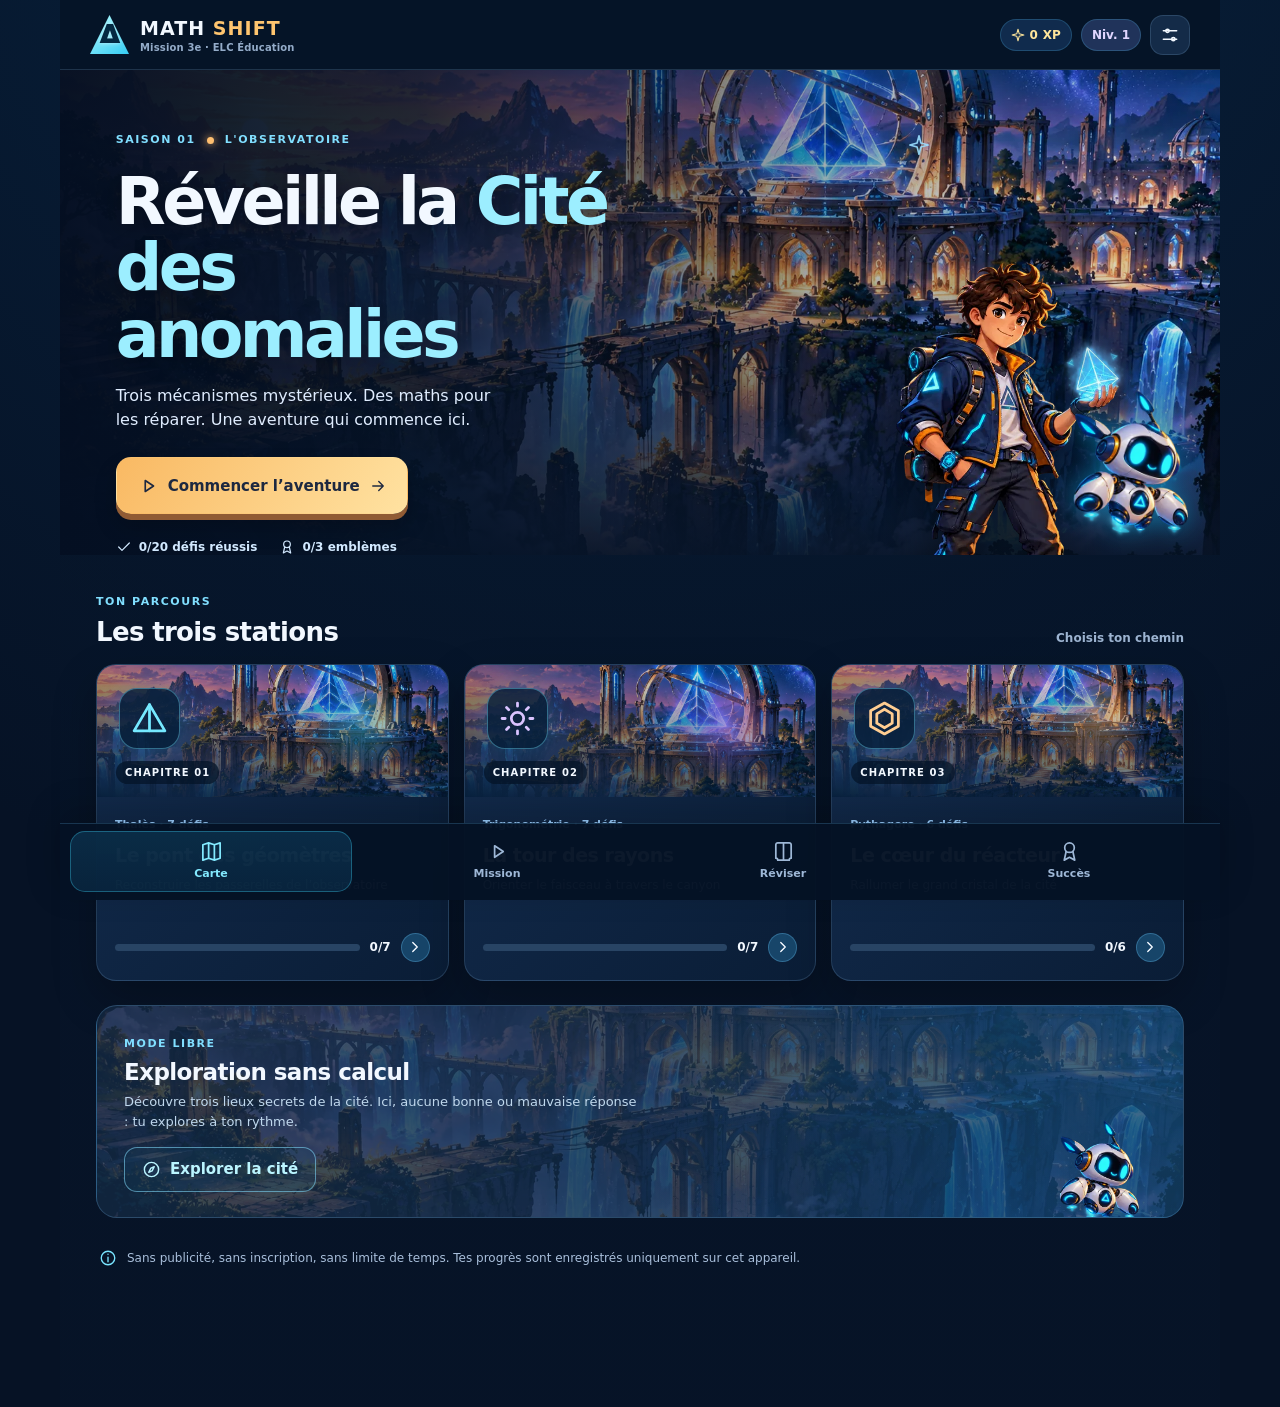
==== math-shift/index.html @ 93ecd68c "feat(education): add MATH SHIFT 3e playable vertical slice v0.1" ====
<!doctype html>
<html lang="fr">
<head>
  <meta charset="utf-8" />
  <meta name="viewport" content="width=device-width, initial-scale=1, viewport-fit=cover" />
  <meta name="theme-color" content="#08152c" />
  <meta name="description" content="MATH SHIFT, un jeu éducatif gratuit de mathématiques niveau 3e. Résous des énigmes de Thalès, trigonométrie et Pythagore dans une aventure futuriste." />
  <meta name="color-scheme" content="dark" />
  <meta name="application-name" content="MATH SHIFT" />
  <link rel="icon" type="image/png" href="assets/icon-192.png" />
  <link rel="apple-touch-icon" href="assets/icon-192.png" />
  <link rel="manifest" href="manifest.webmanifest" />
  <link rel="preload" as="image" href="assets/observatoire.webp" />
  <link rel="preload" as="image" href="assets/nox.webp" />
  <link rel="stylesheet" href="styles.css" />
  <title>MATH SHIFT — Mission Observatoire | ELC Éducation</title>
</head>
<body>
  <div class="app-shell" id="app"><div class="boot">Chargement de MATH SHIFT…</div></div>
  <script src="content.js" defer></script>
  <script src="engine.js" defer></script>
  <script src="app.js" defer></script>
</body>
</html>
---- math-shift/styles.css ----
/* MATH SHIFT · Direction artistique : observatoire, azur électrique et or. Sans réseau. */
:root{--bg:#061225;--navy:#071b35;--card:#0e233f;--card2:#102a4c;--line:rgba(155,208,248,.17);--text:#f2f8ff;--muted:#b4c7df;--cyan:#62eaff;--violet:#bfa6ff;--orange:#ffbf70;--success:#91f5ba;--radius:23px;--max:1160px;--shadow:0 18px 45px rgba(0,0,0,.24)}
*{box-sizing:border-box}html{scroll-behavior:smooth}body{margin:0;min-width:280px;background:radial-gradient(circle at 50% -20%,#153765 0%,#071b33 35%,#061225 70%);color:var(--text);font-family:system-ui,-apple-system,'Segoe UI',Roboto,Arial,sans-serif;line-height:1.5;-webkit-font-smoothing:antialiased;font-size:15px}button,input{font:inherit}button{cursor:pointer;color:inherit}button:disabled{cursor:not-allowed;opacity:.55}button:focus-visible,input:focus-visible,.import-label:focus-within{outline:3px solid #ffc36e;outline-offset:3px}a{color:var(--cyan)}.icon{flex:none;vertical-align:middle}svg{overflow:visible}p{margin:0}h1,h2,h3{line-height:1.18;margin:0;letter-spacing:-.025em}h1{font-weight:850}h2{font-weight:800}h3{font-weight:800}.app-shell{min-height:100vh;max-width:var(--max);margin:0 auto;position:relative;background:linear-gradient(180deg,rgba(7,22,43,.3),rgba(7,20,40,.7));padding-bottom:92px}.boot{padding:3rem;text-align:center}
.topbar{height:70px;background:rgba(6,20,39,.96);border-bottom:1px solid var(--line);display:flex;align-items:center;justify-content:space-between;gap:12px;padding:0 clamp(14px,3vw,30px);position:sticky;top:0;z-index:20}.brand{background:none;border:0;padding:0;display:flex;gap:11px;text-align:left;align-items:center;min-width:0}.brand-mark{height:39px;width:39px;display:grid;place-items:center;clip-path:polygon(50% 0,100% 100%,0 100%);color:#042942;font-size:25px;font-weight:950;background:linear-gradient(145deg,#b5fbff,#36ccf2);text-shadow:0 0 4px rgba(255,255,255,.6)}.brand strong{font-size:19px;letter-spacing:.055em;white-space:nowrap}.brand em{font-style:normal;color:#ffc56f}.brand small{display:block;color:#94acc9;font-size:10px;font-weight:650;letter-spacing:.015em;margin-top:-3px}.top-stats{display:flex;align-items:center;gap:9px}.pill-xp,.level-chip{display:flex;align-items:center;gap:5px;font-size:12px;font-weight:760;background:#102b4d;border:1px solid rgba(91,207,253,.2);border-radius:999px;padding:6px 10px;white-space:nowrap}.pill-xp{color:#ffe69b}.level-chip{background:#20335a;color:#e1d6ff}.icon-button{display:grid;place-items:center;border:1px solid var(--line);background:#142b48;border-radius:13px;width:40px;height:40px}
.bottom-nav{height:77px;position:fixed;bottom:0;left:50%;transform:translateX(-50%);width:min(100%,var(--max));display:flex;justify-content:space-around;gap:4px;padding:7px 10px calc(8px + env(safe-area-inset-bottom,0px));background:rgba(5,18,37,.97);border-top:1px solid rgba(105,193,255,.2);z-index:30;box-shadow:0 -12px 35px rgba(0,0,0,.17)}.nav-item{min-width:67px;flex:1;background:none;border:0;border-radius:15px;display:flex;align-items:center;flex-direction:column;justify-content:center;gap:3px;font-size:11px;font-weight:720;color:#9eb8d7}.nav-item.active{background:linear-gradient(180deg,rgba(27,117,165,.26),rgba(14,62,96,.4));color:#83eaff;box-shadow:inset 0 0 0 1px rgba(63,219,255,.32)}.nav-item svg{width:23px;height:23px}main{min-height:70vh}.content-pad{padding:27px clamp(16px,4vw,36px) 38px}.fade-in{animation:fade .27s ease-out}@keyframes fade{from{opacity:.5;transform:translateY(5px)}to{opacity:1;transform:none}}@keyframes float{0%,100%{transform:translateY(0)}50%{transform:translateY(-12px)}}.float{animation:float 4s ease-in-out infinite}
.hero-scene{height:485px;position:relative;overflow:hidden;background:#0b2441;isolation:isolate}.hero-image,.hero-scrim{position:absolute;inset:0}.hero-image{background-image:url('assets/observatoire.webp');background-position:center 54%;background-size:cover;transform:scale(1.005)}.hero-scrim{background:linear-gradient(90deg,rgba(4,15,34,.98) 0%,rgba(5,19,39,.88) 31%,rgba(7,19,37,.32) 68%,rgba(7,19,37,.08) 100%),linear-gradient(0deg,rgba(6,19,37,.9) 0%,transparent 42%)}.hero-content{position:relative;z-index:2;padding:62px 4.8%;max-width:655px}.eyebrow,.kicker{font-weight:840;letter-spacing:.14em;font-size:11px;color:#81dfff}.eyebrow{display:flex;align-items:center;gap:11px}.eyebrow span{width:7px;height:7px;border-radius:50%;background:var(--orange);box-shadow:0 0 8px var(--orange)}.hero-content h1{font-size:clamp(37px,5.1vw,65px);line-height:1.03;margin:20px 0 15px;max-width:590px;letter-spacing:-.055em;text-shadow:0 4px 25px rgba(0,0,0,.3)}.hero-content h1 span{color:#9ceeff}.hero-content p{font-size:16px;max-width:395px;color:#e0edff;margin-bottom:25px}.hero-person{position:absolute;z-index:1;height:405px;right:7%;bottom:-110px;filter:drop-shadow(0 15px 24px rgba(0,0,0,.55));pointer-events:none}.hero-bot{position:absolute;z-index:3;height:230px;right:0%;bottom:0;filter:drop-shadow(0 0 12px rgba(12,200,255,.45));pointer-events:none}.hero-decoration{position:absolute;right:25%;top:13%;color:#9bdfff;opacity:.9}.hero-quick{display:flex;gap:22px;margin-top:24px;font-size:12px;font-weight:700;color:#d2e9ff;flex-wrap:wrap}.hero-quick span{display:flex;align-items:center;gap:7px}.primary-button,.secondary-button,.outline-button,.ghost-button,.light-button,.danger-button,.import-label{border-radius:13px;border:1px solid transparent;min-height:45px;padding:10px 17px;font-weight:780;display:inline-flex;align-items:center;justify-content:center;gap:9px;text-decoration:none;text-align:center;transition:filter .15s,transform .15s}.primary-button{background:linear-gradient(125deg,#f9b963,#ffe2a1);color:#1d2840;box-shadow:0 6px 0 #905b34,0 13px 22px rgba(0,0,0,.19)}.primary-button:not(:disabled):active{transform:translateY(3px);box-shadow:0 3px 0 #905b34}.primary-button.huge{min-height:57px;padding:13px 20px;font-size:15px;border-radius:15px}.secondary-button{background:linear-gradient(125deg,#57d9fe,#9df6e4);color:#09263b}.outline-button{background:rgba(21,69,98,.25);border-color:rgba(133,223,255,.55);color:#bbf5ff}.ghost-button{border-color:rgba(184,205,249,.2);background:rgba(14,42,76,.4);color:#d7e9ff}.light-button{background:#122b4a;border-color:var(--line);color:#cde4fa}.danger-button{border-color:#bd6471;background:rgba(149,48,62,.12);color:#ffb6b6}.primary-button:hover,.secondary-button:hover,.outline-button:hover,.ghost-button:hover,.light-button:hover{filter:brightness(1.11)}
.section-heading{display:flex;align-items:end;justify-content:space-between;gap:15px;margin:7px 0 17px}.section-heading h2{font-size:clamp(21px,2.5vw,26px);margin-top:5px}.section-heading>span,.section-note{color:#9db4d1;font-size:12px;font-weight:650}.section-heading .icon{color:#85dfff}.station-grid{display:grid;grid-template-columns:repeat(3,minmax(0,1fr));gap:15px}.station-card{padding:0;text-align:left;border:1px solid var(--line);background:linear-gradient(135deg,#132c4e,#0a1d36);border-radius:20px;overflow:hidden;box-shadow:var(--shadow);transition:transform .15s,border-color .15s}.station-card:hover{transform:translateY(-3px);border-color:rgba(117,215,255,.55)}.station-art{height:132px;position:relative;overflow:hidden;isolation:isolate;background-image:url('assets/mission.webp');background-size:cover;background-position:center 37%}.station-art:before{content:"";position:absolute;inset:0;background:linear-gradient(10deg,#08213e 0%,rgba(5,20,39,.15) 80%);z-index:-1}.station-art-pont{background-position:2% 40%}.station-art-laser{background-position:56% 25%}.station-art-reacteur{background-position:100% 48%}.station-art-glow{width:105px;height:105px;position:absolute;right:10%;top:4%;border-radius:50%;background:radial-gradient(circle,rgba(75,236,253,.35),transparent 70%)}.theme-violet .station-art-glow{background:radial-gradient(circle,rgba(181,119,253,.5),transparent 70%)}.theme-orange .station-art-glow{background:radial-gradient(circle,rgba(255,175,83,.4),transparent 70%)}.station-symbol{position:absolute;display:grid;place-items:center;top:23px;left:22px;width:61px;height:61px;border-radius:18px;background:rgba(7,33,60,.84);border:1px solid rgba(111,224,255,.4);color:#75e9ff;box-shadow:0 0 26px rgba(25,158,220,.3)}.theme-violet .station-symbol{color:#dac3ff}.theme-orange .station-symbol{color:#ffcd91}.station-chapter{position:absolute;bottom:13px;left:19px;background:rgba(5,20,40,.75);border-radius:20px;padding:4px 9px;font-size:10px;font-weight:800;letter-spacing:.11em}.station-body{padding:18px}.station-title-row{display:flex;align-items:center;justify-content:space-between;gap:6px;min-height:20px}.station-label{color:#9bcfff;font-size:11px;font-weight:780}.mini-medal{display:inline-flex;align-items:center;gap:4px;color:var(--success);font-size:10px;font-weight:850}.station-body h3{font-size:19px;margin:9px 0}.station-body p{font-size:12px;color:var(--muted);min-height:38px}.station-bottom{display:flex;align-items:center;gap:10px;margin-top:19px}.station-bottom strong{font-size:12px;white-space:nowrap}.small-progress{height:7px;border-radius:10px;background:#284464;overflow:hidden;flex:1}.small-progress span{display:block;height:100%;background:linear-gradient(90deg,#4fd2f3,#9affc5);border-radius:10px}.theme-violet .small-progress span{background:#b6a4fd}.theme-orange .small-progress span{background:#ffcb7d}.arrow-disc{width:29px;height:29px;display:grid;place-items:center;background:#174569;border:1px solid rgba(110,201,250,.3);border-radius:50%}
.exploration-banner{margin-top:24px;border:1px solid rgba(139,196,234,.2);background:radial-gradient(circle at 100% 20%,#164b75,transparent 50%),linear-gradient(90deg,#142d4a,#112b4a);border-radius:21px;position:relative;overflow:hidden;min-height:185px}.exploration-bg{position:absolute;inset:0;background:url('assets/observatoire.webp') right 55%/cover;opacity:.18}.exploration-copy{position:relative;max-width:690px;padding:25px 27px}.exploration-copy h2{font-size:23px;margin:6px 0}.exploration-copy p{font-size:13px;color:#c0d8ed;max-width:520px;margin-bottom:16px}.exploration-bot{position:absolute;height:160px;right:2%;bottom:-18px;pointer-events:none}.note-strip{display:flex;gap:10px;align-items:start;color:#a9bfdb;margin-top:21px;padding:10px 3px;font-size:12px}.note-strip .icon{color:#79e4ff;flex:none}
/* Mission interactive */
.mission-banner{min-height:255px;position:relative;isolation:isolate;overflow:hidden;padding:20px clamp(16px,4vw,36px) 25px}.mission-image,.mission-banner-cover{position:absolute;inset:0;z-index:-1}.mission-image{background:url('assets/mission.webp') center 47%/cover}.mission-banner-cover{background:linear-gradient(90deg,#06162efa,rgba(9,26,49,.79) 50%,rgba(9,26,49,.22)),linear-gradient(0deg,rgba(6,18,37,.82),transparent 80%)}.back-link{color:#cbecff;display:flex;align-items:center;gap:4px;background:rgba(5,29,56,.7);border:1px solid rgba(146,219,252,.2);padding:7px 10px;border-radius:12px;font-size:12px;font-weight:800}.mission-banner-text{max-width:570px;padding-top:21px}.mission-banner-text h1{font-size:clamp(27px,4.5vw,44px);margin:9px 0}.mission-banner-text p{color:#d0e4f8;max-width:520px;font-size:13px}.station-line{display:flex;justify-content:space-between;padding:10px clamp(16px,4vw,36px);background:linear-gradient(90deg,#123558,#0b2341);border-bottom:1px solid var(--line);font-size:12px;font-weight:800;color:#cfeaff}.station-line span{display:flex;align-items:center;gap:7px}.lesson-pad{max-width:940px;margin:0 auto}.switch-station{display:flex;gap:8px;overflow-x:auto;margin-bottom:17px;padding:1px 1px 5px}.station-tab{display:flex;align-items:center;gap:8px;padding:10px 17px;white-space:nowrap;font-size:12px;font-weight:800;border:1px solid var(--line);border-radius:13px;color:#adcae4;background:#102641}.station-tab.active{background:#204a70;border-color:#78d6ff;color:#e6faff}.lesson-card{padding:clamp(16px,3vw,29px);background:linear-gradient(170deg,rgba(18,49,83,.92),rgba(9,27,51,.96));border:1px solid rgba(109,195,247,.27);border-radius:23px;box-shadow:var(--shadow)}.lesson-rail,.lesson-header{display:flex;justify-content:space-between;align-items:start;gap:12px}.chapter-badge,.difficulty,.lesson-point{display:inline-flex;align-items:center;gap:6px;font-size:11px;font-weight:800;letter-spacing:.06em}.chapter-badge{background:#18496b;color:#b6f2ff;padding:6px 10px;border-radius:8px}.chapter-badge span{opacity:.68}.difficulty{border:1px solid rgba(129,199,242,.27);border-radius:10px;padding:5px 9px;color:#abc8e5}.lesson-header{margin-top:20px;margin-bottom:17px}.lesson-header h2{font-size:clamp(22px,3.5vw,29px)}.lesson-header p{color:#a9c6e5;font-size:13px;margin-top:8px}.lesson-point{background:rgba(250,178,86,.09);color:#ffd38a;padding:8px;border-radius:9px;white-space:nowrap}.diagram-frame{position:relative;display:grid;place-items:center;border:1px solid rgba(91,197,251,.22);background:radial-gradient(circle at 50% 30%,rgba(14,85,132,.38),transparent 62%),linear-gradient(90deg,rgba(63,144,203,.07) 1px,transparent 1px),linear-gradient(rgba(63,144,203,.07) 1px,transparent 1px),#061a30;background-size:auto,26px 26px,26px 26px,auto;border-radius:18px;overflow:hidden;min-height:240px;padding:7px}.geometry-svg{display:block;width:100%;max-width:570px;height:auto;max-height:355px}.svg-label{fill:#ecfaff;font-size:13px;font-weight:850;paint-order:stroke;stroke:#071c34;stroke-width:3px}.svg-value{fill:#d5f7ff;font-size:12px;font-weight:700;paint-order:stroke;stroke:#071c34;stroke-width:2px}.svg-small{fill:#aad8ec;font-size:11px;font-weight:710}.svg-note{fill:#99e3ff;font-size:10px;font-weight:600}.diagram-caption{text-align:center;margin:7px 0 20px;font-size:11px;color:#8faec8}.challenge-prompt{display:flex;align-items:start;gap:12px;padding:16px;border:1px solid rgba(255,186,94,.26);background:rgba(237,161,80,.07);border-radius:15px;margin-bottom:20px}.challenge-prompt p{font-size:14px;line-height:1.65;font-weight:700;color:#ecf2ff}.challenge-icon{flex:none;color:#ffc981}.range-label,.answer-label{display:block;font-size:13px;color:#cde8f8;font-weight:750;margin-bottom:11px}.range-label{display:flex;justify-content:space-between;gap:10px;flex-wrap:wrap}.range-label output{font-size:18px;font-weight:900;color:#ffcd7d}.answer-form input[type=range]{width:100%;height:25px;display:block;accent-color:#55e4ff;touch-action:pan-y;cursor:pointer}.range-ends{display:flex;justify-content:space-between;color:#82a9c9;font-size:11px;margin-bottom:22px}.number-wrap{display:flex;border:1px solid #50769d;border-radius:13px;background:#07182e;overflow:hidden;max-width:370px;height:51px;align-items:center}.number-wrap:focus-within{border-color:#6ff0ff}.number-wrap input{border:0;outline:0!important;width:100%;height:100%;padding:10px 16px;background:transparent;color:#fff;font-size:19px;font-weight:800;min-width:0}.number-wrap span{padding:10px 16px;border-left:1px solid var(--line);font-weight:850;color:#99d9e6}.input-help{font-size:11px;color:#93b1cc;margin:7px 0 20px}.answer-actions{display:flex;gap:10px;flex-wrap:wrap}.feedback{display:flex;gap:12px;border-radius:16px;padding:18px;margin-top:21px;border:1px solid}.feedback>.icon{flex:none}.feedback strong{display:block;margin-bottom:5px;font-size:15px}.feedback p{font-size:13px;line-height:1.7}.feedback .secondary-button{margin-top:16px}.feedback.success{border-color:#5bbf9c;background:#123e40;color:#c8ffe0}.feedback.incorrect{border-color:#b28b67;background:#392d29;color:#ffe7d4}.feedback.hint{border-color:#6489c1;background:#1b3151;color:#d8efff}.lesson-footer{border-top:1px solid var(--line);display:flex;justify-content:space-between;gap:8px;margin-top:22px;padding-top:19px}.teacher-note{display:flex;gap:15px;margin:18px auto 0;background:rgba(13,45,77,.82);border:1px solid var(--line);padding:18px;border-radius:16px;max-width:880px}.teacher-note>div:first-child{color:#91ddff;background:#19466a;width:44px;height:44px;display:grid;place-items:center;border-radius:13px;flex:none}.teacher-note h3{font-size:16px;margin-bottom:7px}.teacher-note p{color:#b4d0ea;font-size:13px;line-height:1.7}
/* Pages annexes */
.page-hero{padding:38px clamp(16px,4vw,36px);background:linear-gradient(95deg,#123653,#0d2749);border-bottom:1px solid var(--line)}.page-hero h1{font-size:clamp(29px,5vw,43px);margin:12px 0}.page-hero p{font-size:14px;max-width:640px;color:#c1d7eb}.page-hero-revision{background:linear-gradient(90deg,#15395a,#202d58)}.page-hero-progress{background:linear-gradient(90deg,#2b385d,#143a60)}.page-hero-explore{background:linear-gradient(90deg,#1d4361,#11465b)}.page-hero-guide{background:linear-gradient(90deg,#153959,#163354)}.filter-tabs{display:flex;gap:10px;margin:0 0 25px}.filter-tab{border:1px solid var(--line);background:#112944;padding:10px 15px;border-radius:12px;font-size:12px;font-weight:800;color:#a7c4df}.filter-tab.active{background:#276083;color:#edfeff;border-color:#6cd9ff}.revision-group{margin:18px 0 26px}.revision-group .section-heading{margin-bottom:10px}.revision-group h2{display:flex;align-items:center;gap:10px;font-size:19px}.revision-list{border:1px solid var(--line);border-radius:17px;overflow:hidden}.revision-item{background:rgba(16,41,71,.82);border:0;border-bottom:1px solid var(--line);text-align:left;padding:12px 17px;width:100%;display:flex;gap:13px;align-items:center;min-height:67px}.revision-item:last-child{border-bottom:0}.revision-item:hover{background:#204565}.q-indicator{display:grid;place-items:center;flex:none;width:36px;height:36px;border-radius:12px;color:#a4d8fa;background:#1a486b}.q-indicator.done{background:#245747;color:#9bf5bd}.q-indicator.skipped{background:#4f403c;color:#ffca9c}.revision-text{display:flex;flex-direction:column;flex:1;gap:3px}.revision-text strong{font-size:14px}.revision-text small{font-size:11px;color:#98b7d0}.stat-grid{display:grid;grid-template-columns:repeat(3,1fr);gap:10px;margin-bottom:26px}.stat-grid>div{padding:20px 10px;border:1px solid rgba(107,212,250,.23);background:#102c4d;border-radius:18px;text-align:center}.stat-grid b{display:block;font-size:clamp(24px,4vw,36px);color:#a0edff}.stat-grid span{display:block;color:#a5c4e1;font-size:11px;font-weight:800}.medal-list{display:grid;grid-template-columns:repeat(2,1fr);gap:10px;margin-bottom:29px}.medal-item{border:1px solid var(--line);background:#102a48;display:flex;align-items:center;gap:13px;border-radius:15px;padding:16px;color:inherit;text-align:left;min-width:0}.medal-item>span:nth-child(2){flex:1;min-width:0}.medal-item strong,.medal-item small{display:block}.medal-item strong{font-size:13px}.medal-item small{font-size:11px;color:#a0bad4;line-height:1.5;margin-top:5px}.medal-icon{width:53px;height:53px;display:grid;place-items:center;border-radius:14px;background:#213c58;flex:none;color:#8bc9e8}.medal-item.unlocked{border-color:rgba(250,191,103,.47);background:linear-gradient(135deg,#3d3a36,#192c45)}.medal-item.unlocked .medal-icon{color:#ffce80;background:rgba(250,188,90,.17)}.progress-tools{display:flex;gap:12px;flex-wrap:wrap}.explore-grid{display:grid;grid-template-columns:repeat(3,1fr);gap:14px;margin:6px 0 22px}.explore-choice{border-radius:18px;padding:21px;text-align:left;border:1px solid rgba(107,206,248,.35);background:linear-gradient(145deg,rgba(34,84,115,.9),rgba(11,42,69,.9)),url('assets/mission.webp') center/cover;display:flex;min-height:240px;flex-direction:column;align-items:start;gap:8px}.explore-icon{display:grid;place-items:center;background:#1e5b78;border:1px solid rgba(173,238,255,.3);border-radius:50%;width:56px;height:56px;color:#a2f4ff;margin-bottom:6px}.explore-choice strong{font-size:18px}.explore-choice small{color:#d1e2f3;line-height:1.5;flex:1}.explore-go{display:flex;align-items:center;gap:7px;color:#94f1ff;font-weight:800;font-size:12px}.notice{display:flex;gap:10px;align-items:flex-start;padding:16px;border-radius:14px;background:#153f4c;border:1px solid #6abbad;margin-bottom:18px;color:#c9ffec;font-size:13px}.empty-state{text-align:center;border:1px dashed #40627d;padding:40px 15px;border-radius:18px}.empty-state .icon{color:#ffd58b;margin-bottom:15px}.empty-state h2{margin-bottom:11px}.empty-state p{color:#aec5db}.guide-block{margin-bottom:17px;border-radius:18px;border:1px solid var(--line);background:#0f2948;padding:22px}.guide-block h2{font-size:21px;margin-bottom:13px}.guide-block p,.guide-block li{color:#c4d9e9;font-size:13px;line-height:1.8}.guide-block ol{padding-left:22px;margin:0}.guide-block li{margin-bottom:7px}.setting-row{display:flex;align-items:center;justify-content:space-between;border-top:1px solid var(--line);padding:12px 0;gap:12px}.setting-row>span{display:flex;align-items:center;gap:11px;font-size:13px}.toggle-button{border:1px solid rgba(169,210,247,.3);background:#26384e;padding:7px 13px;border-radius:12px;font-size:12px;font-weight:790}.toggle-button.on{background:#1e6a69;border-color:#5ee1c0}.guide-block .guide-caption{margin-top:10px;font-size:11px;color:#94b4ce}.setting-actions{display:flex;flex-wrap:wrap;gap:10px;margin-top:15px}.import-label{background:rgba(20,65,95,.7);border-color:rgba(129,201,240,.35);font-size:12px;position:relative;overflow:hidden}.import-label input{position:absolute;width:1px;height:1px;opacity:0;overflow:hidden}.result-page{padding:50px clamp(16px,4vw,36px)}.result-hero{border:1px solid rgba(146,209,253,.3);border-radius:25px;max-width:750px;margin:0 auto;position:relative;overflow:hidden;min-height:355px;padding:36px;background:linear-gradient(90deg,rgba(10,37,66,.99),rgba(13,49,82,.75)),url('assets/mission.webp') center/cover}.result-hero>h1{font-size:35px;margin:13px 0}.result-hero>p{font-size:14px;color:#c6dcf0;max-width:480px}.result-stars{color:#ffd891;margin-bottom:12px}.result-numbers{display:flex;gap:25px;margin-top:28px}.result-numbers b{display:block;font-size:25px;color:#8fe9ff}.result-numbers span{display:block;font-size:11px;color:#b3c8e0}.result-bot{position:absolute;height:250px;bottom:-28px;right:-60px;pointer-events:none}.result-actions{max-width:750px;margin:24px auto;display:flex;gap:13px}.sr-only{position:absolute;width:1px;height:1px;padding:0;margin:-1px;overflow:hidden;clip:rect(0,0,0,0);white-space:nowrap;border:0}
@media(max-width:840px){.station-grid{grid-template-columns:1fr;gap:12px}.station-card{display:flex;min-height:150px}.station-art{height:auto;width:33%;flex:none;min-width:125px}.station-symbol{top:20px;left:20px}.station-body{flex:1;min-width:0}.station-body p{min-height:0}.station-bottom{margin-top:14px}.explore-grid{grid-template-columns:1fr}.explore-choice{min-height:180px}.hero-person{right:2%;height:360px;bottom:-115px}.hero-bot{height:195px;right:0}.exploration-copy{max-width:77%}.medal-list{grid-template-columns:1fr}}
@media(max-width:560px){body{font-size:14px}.app-shell{padding-bottom:calc(82px + env(safe-area-inset-bottom,0px))}.topbar{height:61px}.brand{gap:7px}.brand-mark{height:32px;width:32px;font-size:21px}.brand strong{font-size:15px}.brand small{font-size:9px}.top-stats{gap:5px}.pill-xp{font-size:11px;padding:5px 7px}.level-chip{font-size:10px;padding:5px 7px}.icon-button{width:34px;height:34px;border-radius:11px}.bottom-nav{height:calc(73px + env(safe-area-inset-bottom,0px))}.nav-item{font-size:10px;min-width:50px}.hero-scene{height:525px}.hero-image{background-position:59% center}.hero-scrim{background:linear-gradient(180deg,rgba(4,15,34,.92),rgba(5,19,39,.65) 56%,rgba(6,19,37,.65)),linear-gradient(90deg,#061629ad,transparent 90%)}.hero-content{padding:30px 17px;max-width:100%}.hero-content h1{font-size:clamp(35px,9.4vw,48px);margin:16px 0 11px}.hero-content p{font-size:13px;line-height:1.65;max-width:310px;margin-bottom:16px}.hero-person{height:280px;right:11%;bottom:-90px;opacity:.95}.hero-bot{height:144px;right:-25px;bottom:0}.hero-decoration{display:none}.hero-quick{position:absolute;top:340px;left:18px;display:flex;flex-direction:column;gap:8px;margin-top:0;background:rgba(3,15,31,.57);padding:9px 11px;border-radius:12px}.hero-content .primary-button{font-size:13px;min-height:50px}.content-pad{padding:22px 14px 32px}.section-heading h2{font-size:22px}.station-art{min-width:108px;width:31%}.station-art .station-symbol{height:48px;width:48px;top:23px;left:14px}.station-art .station-symbol svg{height:29px;width:29px}.station-chapter{left:7px;bottom:11px;font-size:8px}.station-body{padding:12px}.station-body h3{font-size:16px;margin:8px 0 5px}.station-body p{font-size:11px}.station-bottom{margin-top:10px}.station-card{min-height:142px}.exploration-copy{padding:21px;max-width:100%;padding-right:97px}.exploration-copy h2{font-size:19px}.exploration-copy p{font-size:11px}.exploration-bot{height:145px;right:-47px}.exploration-copy .outline-button{font-size:12px;padding:9px}.mission-banner{min-height:266px}.mission-banner-text{padding-top:24px}.mission-banner-text p{font-size:12px;line-height:1.6}.mission-banner-text h1{font-size:29px}.station-line{font-size:11px}.lesson-pad{padding:20px 12px}.switch-station{gap:7px}.station-tab{font-size:11px;padding:10px 12px}.lesson-card{padding:14px;border-radius:17px}.lesson-header{margin-top:17px}.lesson-header h2{font-size:23px}.lesson-header p{font-size:12px}.lesson-point{font-size:10px}.diagram-frame{min-height:210px;padding:2px}.diagram-caption{font-size:10px}.challenge-prompt{padding:13px}.challenge-prompt p{font-size:13px}.range-label output{font-size:16px}.answer-actions>.primary-button{flex:1}.lesson-footer{flex-wrap:wrap}.lesson-footer .light-button{flex:1;white-space:nowrap;font-size:11px;padding:10px}.page-hero{padding:30px 15px}.page-hero h1{font-size:30px}.page-hero p{font-size:13px}.stat-grid{gap:6px}.stat-grid>div{padding:17px 6px}.stat-grid b{font-size:23px}.stat-grid span{font-size:10px}.result-hero{padding:25px 18px;min-height:340px}.result-hero>h1{font-size:28px}.result-hero>p{max-width:85%;font-size:12px}.result-bot{height:170px;right:-45px}.result-actions{flex-direction:column}.guide-block{padding:16px}}
@media(max-width:370px){.brand strong{font-size:13px}.brand small{font-size:8px}.brand-mark{height:29px;width:29px}.top-stats{gap:3px}.pill-xp{font-size:10px}.level-chip{font-size:9px}.hero-content h1{font-size:34px}.hero-content p{max-width:270px}.hero-person{right:6%;height:255px}.hero-bot{height:120px}.station-body h3{font-size:14px}.station-body p{font-size:10px}.lesson-footer .light-button{font-size:10px}}
@media(prefers-reduced-motion:reduce){*,*:before,*:after{animation:none!important;scroll-behavior:auto!important;transition:none!important}}.reduce-motion *,.reduce-motion *:before,.reduce-motion *:after{animation:none!important;scroll-behavior:auto!important;transition:none!important}
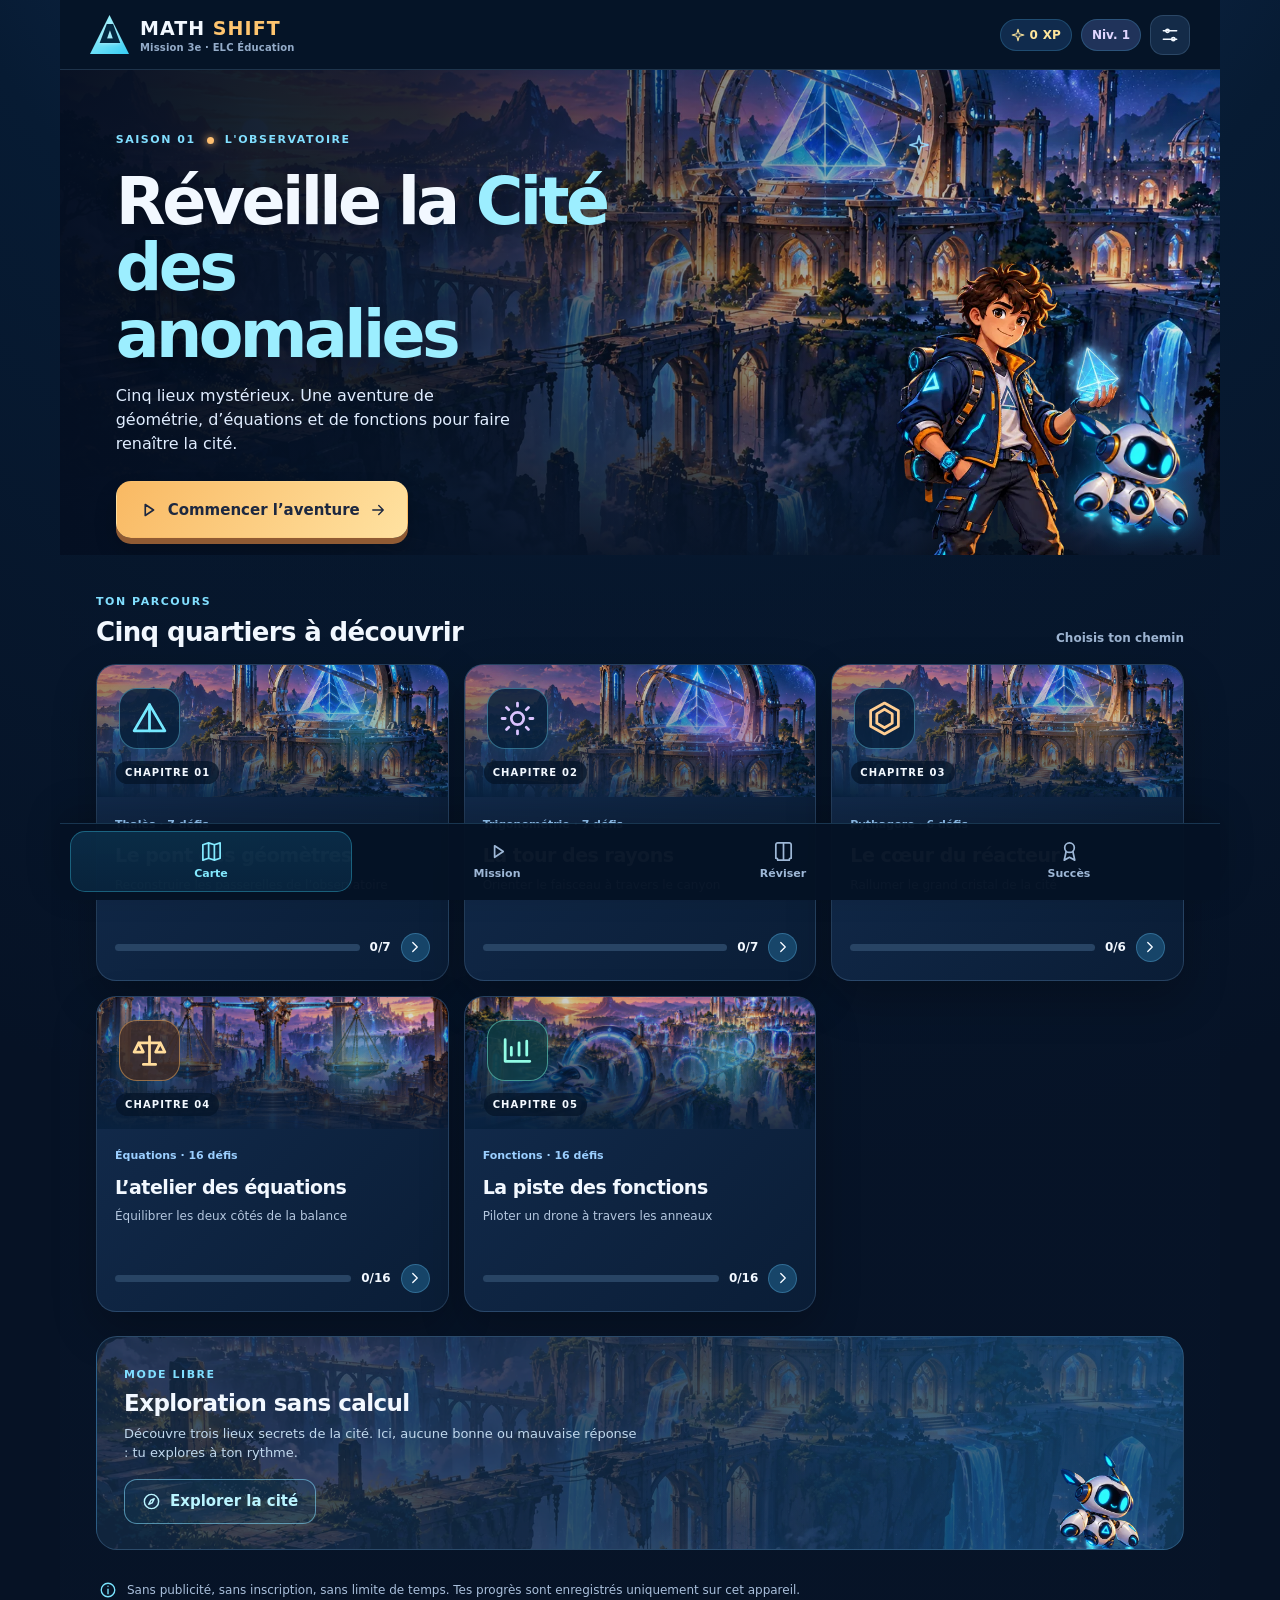
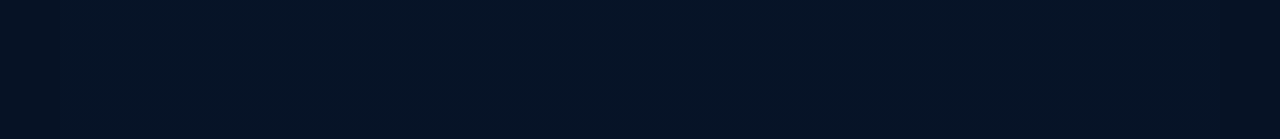
==== commit 0b0ab2a9: "feat(math-shift): V0.2 equations functions and story exploration" ====
--- a/math-shift/index.html
+++ b/math-shift/index.html
@@ -4,7 +4,7 @@
   <meta charset="utf-8" />
   <meta name="viewport" content="width=device-width, initial-scale=1, viewport-fit=cover" />
   <meta name="theme-color" content="#08152c" />
-  <meta name="description" content="MATH SHIFT, un jeu éducatif gratuit de mathématiques niveau 3e. Résous des énigmes de Thalès, trigonométrie et Pythagore dans une aventure futuriste." />
+  <meta name="description" content="MATH SHIFT, un jeu éducatif gratuit de mathématiques niveau 3e. Résous des énigmes de géométrie, équations et fonctions dans une aventure futuriste." />
   <meta name="color-scheme" content="dark" />
   <meta name="application-name" content="MATH SHIFT" />
   <link rel="icon" type="image/png" href="assets/icon-192.png" />
@@ -13,7 +13,7 @@
   <link rel="preload" as="image" href="assets/observatoire.webp" />
   <link rel="preload" as="image" href="assets/nox.webp" />
   <link rel="stylesheet" href="styles.css" />
-  <title>MATH SHIFT — Mission Observatoire | ELC Éducation</title>
+  <title>MATH SHIFT — La cité des anomalies | ELC Éducation</title>
 </head>
 <body>
   <div class="app-shell" id="app"><div class="boot">Chargement de MATH SHIFT…</div></div>
@@ -21,4 +21,4 @@
   <script src="engine.js" defer></script>
   <script src="app.js" defer></script>
 </body>
-</html>+</html>
--- a/math-shift/styles.css
+++ b/math-shift/styles.css
@@ -14,3 +14,77 @@
 @media(max-width:560px){body{font-size:14px}.app-shell{padding-bottom:calc(82px + env(safe-area-inset-bottom,0px))}.topbar{height:61px}.brand{gap:7px}.brand-mark{height:32px;width:32px;font-size:21px}.brand strong{font-size:15px}.brand small{font-size:9px}.top-stats{gap:5px}.pill-xp{font-size:11px;padding:5px 7px}.level-chip{font-size:10px;padding:5px 7px}.icon-button{width:34px;height:34px;border-radius:11px}.bottom-nav{height:calc(73px + env(safe-area-inset-bottom,0px))}.nav-item{font-size:10px;min-width:50px}.hero-scene{height:525px}.hero-image{background-position:59% center}.hero-scrim{background:linear-gradient(180deg,rgba(4,15,34,.92),rgba(5,19,39,.65) 56%,rgba(6,19,37,.65)),linear-gradient(90deg,#061629ad,transparent 90%)}.hero-content{padding:30px 17px;max-width:100%}.hero-content h1{font-size:clamp(35px,9.4vw,48px);margin:16px 0 11px}.hero-content p{font-size:13px;line-height:1.65;max-width:310px;margin-bottom:16px}.hero-person{height:280px;right:11%;bottom:-90px;opacity:.95}.hero-bot{height:144px;right:-25px;bottom:0}.hero-decoration{display:none}.hero-quick{position:absolute;top:340px;left:18px;display:flex;flex-direction:column;gap:8px;margin-top:0;background:rgba(3,15,31,.57);padding:9px 11px;border-radius:12px}.hero-content .primary-button{font-size:13px;min-height:50px}.content-pad{padding:22px 14px 32px}.section-heading h2{font-size:22px}.station-art{min-width:108px;width:31%}.station-art .station-symbol{height:48px;width:48px;top:23px;left:14px}.station-art .station-symbol svg{height:29px;width:29px}.station-chapter{left:7px;bottom:11px;font-size:8px}.station-body{padding:12px}.station-body h3{font-size:16px;margin:8px 0 5px}.station-body p{font-size:11px}.station-bottom{margin-top:10px}.station-card{min-height:142px}.exploration-copy{padding:21px;max-width:100%;padding-right:97px}.exploration-copy h2{font-size:19px}.exploration-copy p{font-size:11px}.exploration-bot{height:145px;right:-47px}.exploration-copy .outline-button{font-size:12px;padding:9px}.mission-banner{min-height:266px}.mission-banner-text{padding-top:24px}.mission-banner-text p{font-size:12px;line-height:1.6}.mission-banner-text h1{font-size:29px}.station-line{font-size:11px}.lesson-pad{padding:20px 12px}.switch-station{gap:7px}.station-tab{font-size:11px;padding:10px 12px}.lesson-card{padding:14px;border-radius:17px}.lesson-header{margin-top:17px}.lesson-header h2{font-size:23px}.lesson-header p{font-size:12px}.lesson-point{font-size:10px}.diagram-frame{min-height:210px;padding:2px}.diagram-caption{font-size:10px}.challenge-prompt{padding:13px}.challenge-prompt p{font-size:13px}.range-label output{font-size:16px}.answer-actions>.primary-button{flex:1}.lesson-footer{flex-wrap:wrap}.lesson-footer .light-button{flex:1;white-space:nowrap;font-size:11px;padding:10px}.page-hero{padding:30px 15px}.page-hero h1{font-size:30px}.page-hero p{font-size:13px}.stat-grid{gap:6px}.stat-grid>div{padding:17px 6px}.stat-grid b{font-size:23px}.stat-grid span{font-size:10px}.result-hero{padding:25px 18px;min-height:340px}.result-hero>h1{font-size:28px}.result-hero>p{max-width:85%;font-size:12px}.result-bot{height:170px;right:-45px}.result-actions{flex-direction:column}.guide-block{padding:16px}}
 @media(max-width:370px){.brand strong{font-size:13px}.brand small{font-size:8px}.brand-mark{height:29px;width:29px}.top-stats{gap:3px}.pill-xp{font-size:10px}.level-chip{font-size:9px}.hero-content h1{font-size:34px}.hero-content p{max-width:270px}.hero-person{right:6%;height:255px}.hero-bot{height:120px}.station-body h3{font-size:14px}.station-body p{font-size:10px}.lesson-footer .light-button{font-size:10px}}
 @media(prefers-reduced-motion:reduce){*,*:before,*:after{animation:none!important;scroll-behavior:auto!important;transition:none!important}}.reduce-motion *,.reduce-motion *:before,.reduce-motion *:after{animation:none!important;scroll-behavior:auto!important;transition:none!important}
+
+/* V0.2 : quartiers interactifs — vrais assets graphiques WebP. */
+.station-art-equation{background:linear-gradient(0deg,#0a1839a8,transparent 80%),url('assets/equations.webp') center/cover}
+.station-art-fonction{background:linear-gradient(0deg,#031b2da8,transparent 80%),url('assets/fonctions.webp') 35% center/cover}
+.theme-gold{--accent:#f6c780;--accent-soft:rgba(245,183,85,.12)}
+.theme-mint{--accent:#82efcd;--accent-soft:rgba(63,209,174,.12)}
+.theme-gold .station-symbol{color:#ffdc9b;border-color:#e5a9608a;background:#422f29cc}
+.theme-mint .station-symbol{color:#91fce5;border-color:#70e6d08a;background:#123f46d4}
+.theme-gold .small-progress span{background:linear-gradient(90deg,#f4ac69,#ffe1a9)}
+.theme-mint .small-progress span{background:linear-gradient(90deg,#40bcb9,#b6ffe0)}
+.mission-equation .mission-image{background-image:linear-gradient(90deg,#0a1736dd,#0a173677),url('assets/equations.webp')}
+.mission-fonction .mission-image{background-image:linear-gradient(90deg,#081b37db,#06192d55),url('assets/fonctions.webp')}
+.diagram-balance,.diagram-flight{padding:0!important;border:1px solid rgba(113,203,244,.23);overflow:hidden;background:#071a32}
+.balance-platform{position:relative;isolation:isolate;min-height:315px;padding:15px clamp(10px,3vw,26px) 20px;background:linear-gradient(180deg,#081a33e8,#07182de8),url('assets/equations.webp') center/cover}
+.balance-platform:before{content:"";position:absolute;inset:0;background:url('assets/equations.webp') center/cover;opacity:.25;z-index:-1}
+.balance-head{display:flex;align-items:center;justify-content:space-between;gap:10px;font-size:11px;font-weight:850;color:#ffdf9d;letter-spacing:.075em}
+.balance-head>span:first-child{display:flex;align-items:center;gap:7px}
+.balance-head>span:last-child{border:1px solid #f2bf6680;padding:4px 10px;border-radius:50px;background:#4a342d91}
+.balance-machine{position:relative;padding-top:50px;margin:auto;max-width:600px;min-height:210px}
+.balance-beam{position:absolute;top:39px;left:18%;width:64%;height:9px;border:1px solid #fee2a9;background:linear-gradient(90deg,#956b38,#ffd69a,#7a5f44);border-radius:8px;box-shadow:0 0 25px #f5ac6466}
+.balance-beam:after{content:"◆";position:absolute;left:50%;top:-16px;transform:translateX(-50%);color:#b3f4ff;text-shadow:0 0 12px #80e9ff;font-size:27px}
+.balance-pans{display:grid;grid-template-columns:minmax(0,1fr) 24px minmax(0,1fr);gap:12px;align-items:center}
+.balance-pan{min-height:134px;display:flex;flex-direction:column;justify-content:center;align-items:center;gap:13px;border-radius:15px;background:linear-gradient(150deg,rgba(18,45,76,.93),rgba(6,21,44,.92));box-shadow:inset 0 0 0 1px #d9b67b6d,0 15px 25px #030916a3;position:relative;padding:17px 8px 25px}
+.balance-pan:before{content:"";position:absolute;top:-9px;left:50%;width:1px;height:8px;background:#f8d59d}
+.balance-pan small{color:#acc8e1;font-size:9px;font-weight:850;letter-spacing:.12em}
+.balance-pan strong{font-size:clamp(19px,4vw,28px);line-height:1.28;text-align:center;color:#fff8e8;overflow-wrap:anywhere;text-shadow:0 1px 10px #90f9ff59}
+.balance-pan-plate{position:absolute;left:9%;bottom:4px;width:82%;height:8px;background:linear-gradient(90deg,transparent,#edc58a 20%,#ffe5ac 50%,#edc58a 80%,transparent);border-radius:100%;box-shadow:0 0 11px #eaaa68}
+.balance-equals{font-size:28px;text-align:center;color:#9ff4ff;font-weight:900}
+.balance-base{height:8px;max-width:190px;margin:17px auto 0;border-radius:100%;background:linear-gradient(90deg,transparent,#a9eafc,transparent);box-shadow:0 0 15px #4ad9ff}
+.balance-caption{text-align:center;color:#cce5f4;font-size:11px;margin-top:7px;line-height:1.5}
+.operation-panel,.flight-console{background:linear-gradient(140deg,rgba(16,46,75,.91),rgba(9,30,58,.95));border:1px solid rgba(108,205,255,.25);padding:17px;border-radius:18px;margin:16px 0 7px}
+.operation-heading{display:flex;align-items:center;justify-content:space-between;gap:10px;margin-bottom:13px;color:#ffdfae;font-size:13px}
+.operation-dots{display:flex;gap:5px}.operation-dots i{display:block;width:15px;height:7px;border-radius:5px;background:#536a7e}.operation-dots i.done{background:#88f5ba}
+.operation-options{display:grid;grid-template-columns:1fr;gap:9px}
+.operation-button{width:100%;min-height:47px;padding:11px 14px;border-radius:12px;text-align:left;border:1px solid #7194ac66;background:rgba(20,57,91,.85);color:#f5faff;font-size:13px;font-weight:750;transition:transform .12s,border-color .12s}
+.operation-button:hover{border-color:#f6ca86;transform:translateY(-1px)}
+.operation-button:before{content:"◆";color:#ffd68e;margin-right:10px}
+.operation-small{font-size:11px;line-height:1.6;color:#a9cde2;margin-top:10px}
+.flight-display{background:linear-gradient(180deg,#051629c9,#06182be8),url('assets/fonctions.webp') center/cover;padding:15px 8px 6px}
+.flight-status{display:flex;justify-content:space-between;gap:12px;align-items:center;margin:0 7px 3px;color:#98f9e4;font-size:13px;font-weight:850}
+.flight-status>span:last-child{font-size:11px;background:#334765;padding:6px 10px;border-radius:20px;color:#ffcd93;white-space:nowrap}
+.flight-status>span:last-child.ok{background:#1b6b56;color:#baffd5}
+.flight-svg{width:100%;height:auto;max-height:350px;display:block}
+.flight-target{display:flex;justify-content:space-between;gap:8px;flex-wrap:wrap;font-size:12px;color:#ddf5fa;font-weight:700;margin-bottom:19px}
+.flight-target span{background:#17384f;padding:8px;border:1px solid #66d9dd4a;border-radius:10px;flex:1;white-space:nowrap}
+.flight-target b{color:#8fffe0}
+.flight-control-grid{display:grid;grid-template-columns:1fr 1fr;gap:18px}
+.flight-control-grid>div{min-width:0}.flight-control-grid label{display:flex;justify-content:space-between;align-items:center;margin-bottom:9px;font-size:12px;color:#c5e4ed;font-weight:700}
+.flight-control-grid label strong{font-size:18px;color:#99ffdf}
+.flight-control-grid input[type=range]{width:100%;height:26px;accent-color:#5de8ce;touch-action:pan-y}
+.flight-control-grid small{font-size:10px;color:#92b6cc;display:block;line-height:1.45;margin-top:3px}
+.flight-console .answer-actions{margin-top:19px}
+.city-panorama{height:clamp(175px,34vw,370px);border:1px solid #70d1ee47;border-radius:19px;box-shadow:0 15px 38px #020a1f55;background:linear-gradient(0deg,#05172b55,transparent 66%),url('assets/cite.webp') center 52%/cover;margin:4px 0 21px}
+.explore-choice:nth-child(1){background-image:linear-gradient(145deg,#13345bc7,#051c33dd),url('assets/cite.webp')}
+.explore-choice:nth-child(2){background-image:linear-gradient(145deg,#12274ace,#051c33e5),url('assets/observatoire.webp')}
+.explore-choice:nth-child(3){background-image:linear-gradient(145deg,#2d1c4cb9,#051c33e6),url('assets/cite.webp')}
+.story-art{height:clamp(260px,40vw,440px);background:linear-gradient(0deg,#051325d9,transparent 80%),url('assets/cite.webp') center/cover;position:relative}
+.story-overlay{position:absolute;bottom:0;padding:24px clamp(15px,4vw,35px);text-shadow:0 4px 15px #061023}
+.story-overlay h1{font-size:clamp(29px,6vw,44px);margin:10px 0}
+.story-overlay p{color:#dbe7fb}
+.story-progress{display:flex;gap:7px;margin-bottom:20px}.story-progress span{height:7px;background:#355169;border-radius:99px;flex:1}.story-progress .lit{background:linear-gradient(90deg,#67e9ff,#ffcd81);box-shadow:0 0 10px #78e9ff55}
+.story-card{border:1px solid rgba(126,218,248,.3);background:linear-gradient(140deg,#11365b,#102b46);border-radius:20px;min-height:185px;padding:20px 22px;display:flex;align-items:center;gap:14px;overflow:hidden}
+.story-card img{width:130px;height:130px;object-fit:contain;flex:none;filter:drop-shadow(0 9px 12px #051127);animation:float 5s ease-in-out infinite}
+.story-card h2{font-size:24px;margin:8px 0}.story-card p{color:#d2e8fa;line-height:1.8;font-size:14px}
+.story-choices{display:grid;grid-template-columns:1fr 1fr;gap:13px;margin:18px 0 22px}
+.story-button{min-height:63px;padding:13px;border-radius:14px;background:#193b5e;border:1px solid #75b9dc75;font-weight:770;color:#dff6ff;text-align:left;display:flex;align-items:center;justify-content:space-between;gap:8px}
+.story-button:hover{background:#285c78;border-color:#abebff}
+@media(max-width:560px){
+ .balance-platform{min-height:280px;padding:11px 9px 15px}.balance-machine{padding-top:44px;min-height:183px}.balance-pans{gap:5px;grid-template-columns:minmax(0,1fr) 20px minmax(0,1fr)}
+ .balance-pan{min-height:119px;padding:14px 5px 21px}.balance-pan strong{font-size:clamp(16px,5vw,23px)}.balance-pan small{font-size:8px}.balance-beam{top:34px}.balance-equals{font-size:23px}
+ .flight-control-grid{grid-template-columns:1fr;gap:13px}.flight-target{font-size:11px}.flight-target span{white-space:normal}
+ .story-card{padding:13px;gap:6px}.story-card img{width:80px;height:110px}.story-card h2{font-size:20px}.story-card p{font-size:12px;line-height:1.65}.story-choices{grid-template-columns:1fr;gap:10px}.story-button{min-height:55px}.city-panorama{height:210px}
+}
+@media(prefers-reduced-motion:reduce){.story-card img{animation:none}}
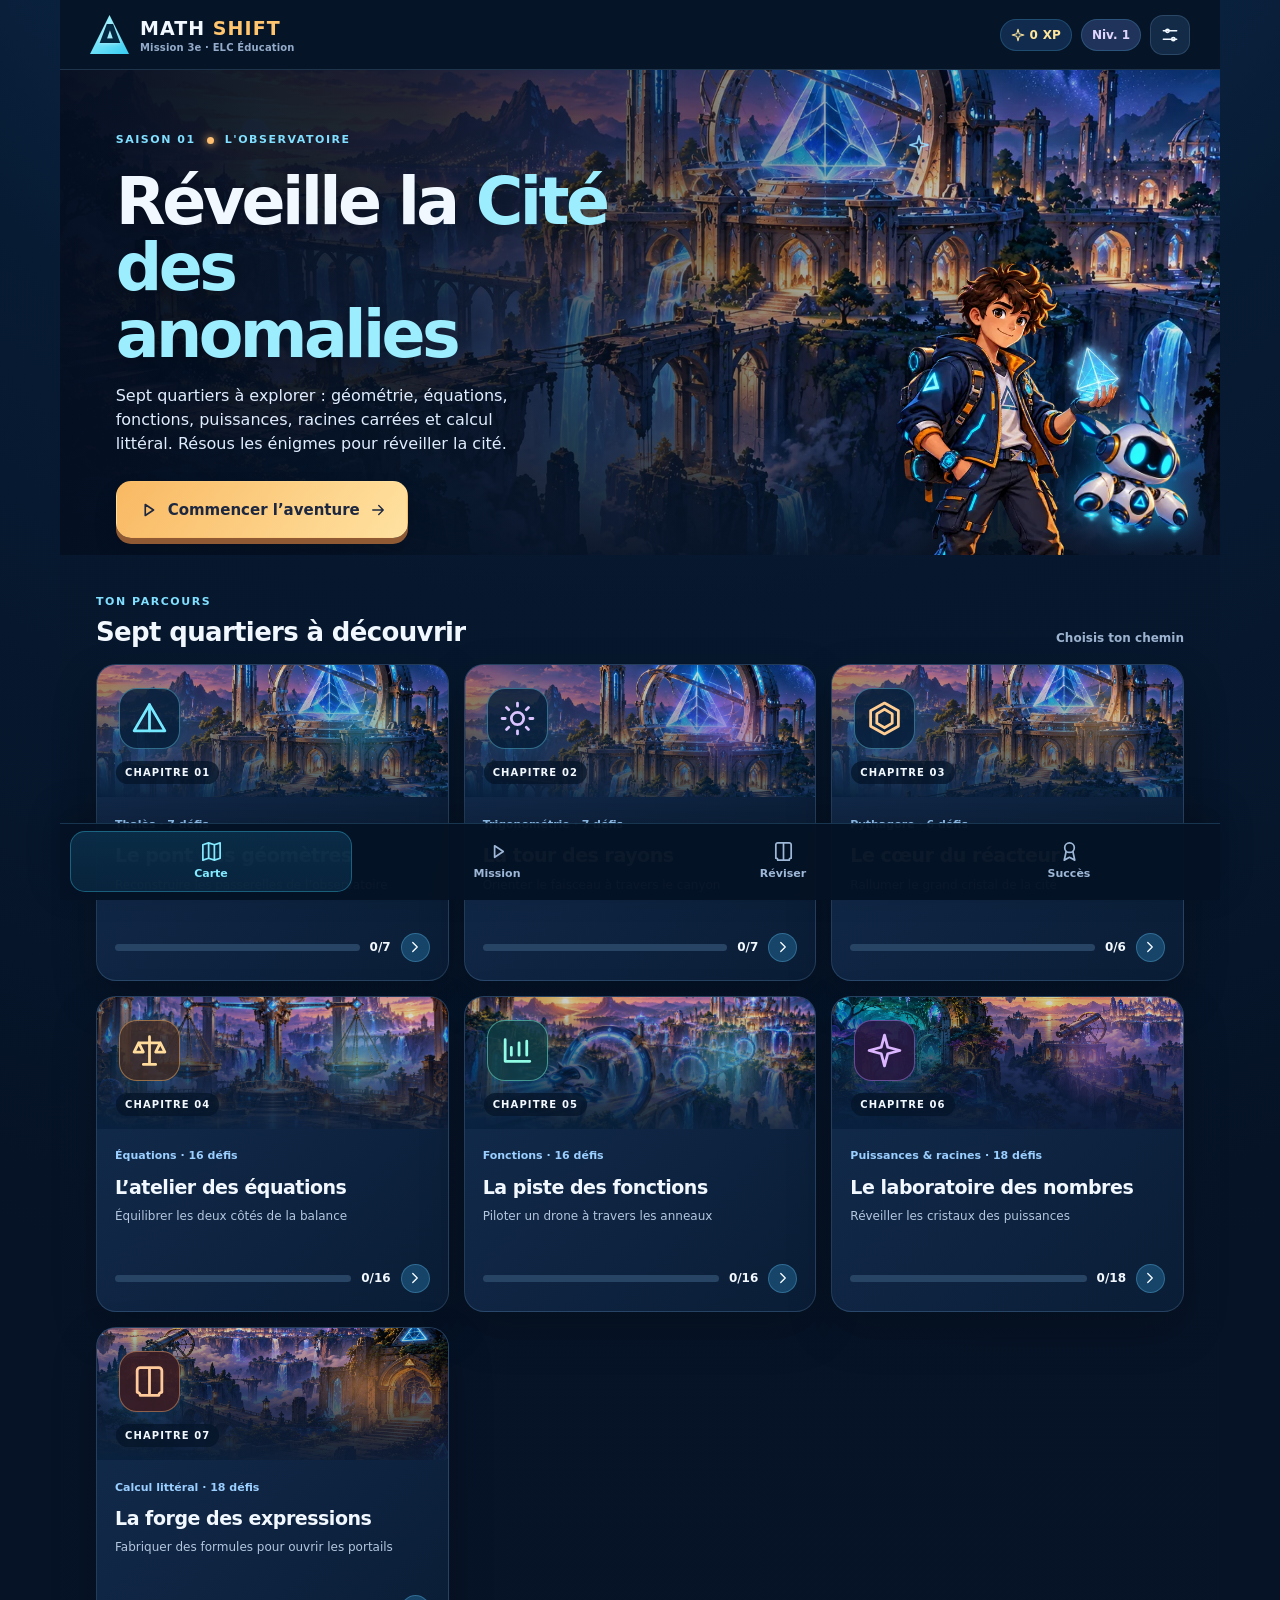
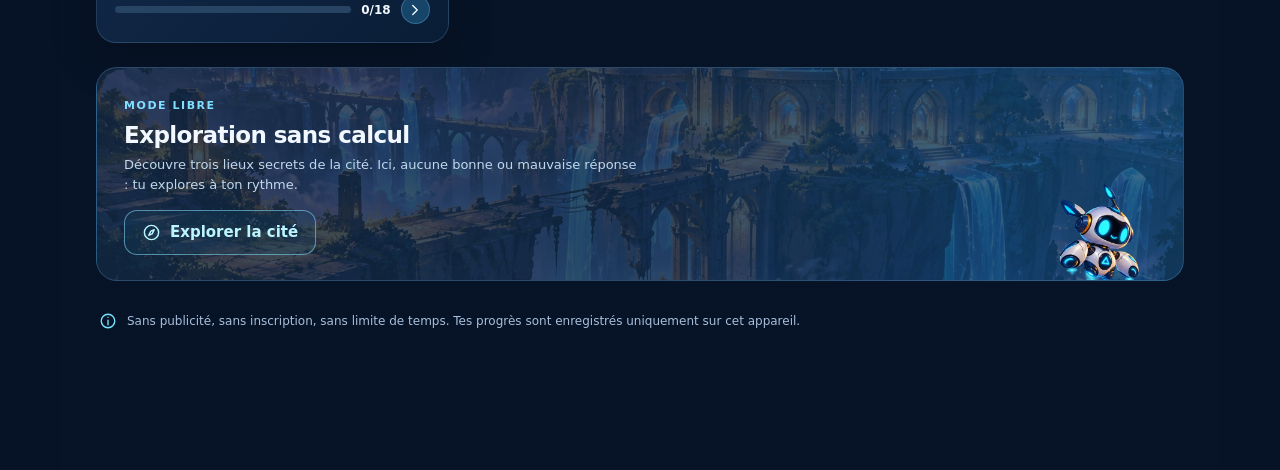
==== commit 8e872a9f: "feat(math-shift): add V0.3 numbers and algebra challenges" ====
--- a/math-shift/index.html
+++ b/math-shift/index.html
@@ -4,7 +4,7 @@
   <meta charset="utf-8" />
   <meta name="viewport" content="width=device-width, initial-scale=1, viewport-fit=cover" />
   <meta name="theme-color" content="#08152c" />
-  <meta name="description" content="MATH SHIFT, un jeu éducatif gratuit de mathématiques niveau 3e. Résous des énigmes de géométrie, équations et fonctions dans une aventure futuriste." />
+  <meta name="description" content="MATH SHIFT, un jeu éducatif gratuit de mathématiques niveau 3e. Résous des énigmes de géométrie, équations, fonctions, puissances, racines et calcul littéral dans une aventure futuriste." />
   <meta name="color-scheme" content="dark" />
   <meta name="application-name" content="MATH SHIFT" />
   <link rel="icon" type="image/png" href="assets/icon-192.png" />
@@ -13,6 +13,7 @@
   <link rel="preload" as="image" href="assets/observatoire.webp" />
   <link rel="preload" as="image" href="assets/nox.webp" />
   <link rel="stylesheet" href="styles.css" />
+  <link rel="stylesheet" href="v03.css" />
   <title>MATH SHIFT — La cité des anomalies | ELC Éducation</title>
 </head>
 <body>
--- a/math-shift/v03.css
+++ b/math-shift/v03.css
@@ -0,0 +1,74 @@
+/* MATH SHIFT V0.3 — nouveaux quartiers illustrés et mécanismes d'apprentissage. */
+.station-art-nombres{background:linear-gradient(0deg,rgba(17,12,49,.9),rgba(28,14,61,.04) 90%),url('assets/nombres.webp') 16% 43%/cover}
+.station-art-litteral{background:linear-gradient(0deg,rgba(31,17,35,.84),rgba(60,29,38,.05) 90%),url('assets/litteral.webp') 82% 50%/cover}
+.mission-nombres .mission-image{background-image:linear-gradient(90deg,rgba(15,9,40,.92),rgba(10,22,43,.4)),url('assets/nombres.webp');background-position:center 45%}
+.mission-litteral .mission-image{background-image:linear-gradient(90deg,rgba(30,15,27,.9),rgba(11,29,47,.35)),url('assets/litteral.webp');background-position:center 48%}
+.theme-amethyst .station-symbol{color:#dbb6ff;background:#281942df;border-color:#a980ee80}
+.theme-copper .station-symbol{color:#ffca9b;background:#3a1e26e9;border-color:#e8a37280}
+.theme-amethyst .station-art-glow{background:radial-gradient(circle,rgba(177,119,247,.44),transparent 70%)}
+.theme-copper .station-art-glow{background:radial-gradient(circle,rgba(255,160,84,.45),transparent 70%)}
+.diagram-number{padding:0!important;border-color:rgba(193,153,255,.6);background:linear-gradient(100deg,rgba(15,10,44,.76),rgba(13,35,54,.6)),url('assets/nombres.webp') center 44%/cover}
+.diagram-forge{padding:0!important;border-color:rgba(255,181,113,.58);background:linear-gradient(100deg,rgba(40,17,28,.8),rgba(20,30,55,.45)),url('assets/litteral.webp') center 50%/cover}
+.number-machine,.algebra-forge{position:relative;width:100%;min-height:320px;overflow:hidden;padding:21px 18px 16px;display:flex;flex-direction:column;align-items:center;justify-content:center;gap:13px;text-align:center;background:radial-gradient(circle at 50% 53%,rgba(97,118,204,.22),transparent 68%),linear-gradient(0deg,rgba(5,13,34,.78),rgba(14,17,40,.36));isolation:isolate}
+.number-machine::before{content:"";position:absolute;inset:12px;z-index:-1;border:1px solid rgba(178,199,255,.27);border-radius:15px;pointer-events:none}
+.number-corner{position:absolute;top:19px;right:19px;font-size:30px;color:#8cecff;text-shadow:0 0 22px #6d90ff;animation:crystal-glow 4s ease-in-out infinite}
+.number-charge-label,.forge-machine-name{border-radius:30px;border:1px solid #73cbff75;background:#092d58bd;padding:6px 13px;color:#b9f8ff;font-size:11px;font-weight:850;letter-spacing:.15em}
+.number-main-equation{font-size:clamp(37px,8vw,63px);font-weight:950;color:#f8edff;text-shadow:0 0 35px #bd82ff;line-height:1.13}
+.atoms-row{display:flex;align-items:center;justify-content:center;flex-wrap:wrap;gap:5px;max-width:100%;margin:6px 0}
+.atom-chip{display:grid;place-items:center;min-width:44px;height:48px;padding:2px 5px;font-size:21px;font-weight:880;color:#fff;border:2px solid #bcb5ff;border-radius:13px;box-shadow:0 0 18px #786dfa88,inset 0 0 15px #af9dfa38;background:linear-gradient(135deg,#373a8c,#141f56);animation:atom-float 3.2s ease-in-out infinite;animation-delay:calc(var(--delay)*.17s)}
+.atom-times{font-size:21px;color:#d9edff;font-weight:750}
+.number-note,.forge-hintline{max-width:540px;color:#d8ebff;font-size:12px;line-height:1.6;margin:4px auto 0;background:#061427b8;border:1px solid #7eb6ff40;border-radius:12px;padding:8px 12px}
+.number-energy{height:5px;width:min(240px,80%);border-radius:20px;background:linear-gradient(90deg,#937bff,#49dff8,#bfffaa);box-shadow:0 0 18px #78b9ff}
+.square-demonstration{display:flex;align-items:center;justify-content:center;gap:27px;flex-wrap:wrap}
+.number-square{width:202px;height:202px;display:grid;grid-template-columns:repeat(var(--side),minmax(0,1fr));grid-template-rows:repeat(var(--side),minmax(0,1fr));gap:2px;padding:5px;background:#051c3fdf;border:2px solid #74d8ff;border-radius:9px;box-shadow:0 0 18px #65e3ff80}
+.number-square i{background:linear-gradient(135deg,#95e8ff,#7187ef);border-radius:1px;box-shadow:inset 1px 1px 1px #d9ffff7a}
+.square-callout{display:grid;gap:2px;justify-items:center;background:#0b244bcf;padding:13px 19px;border:1px solid #9be9ff6b;border-radius:15px;min-width:100px}
+.square-callout span{font-size:11px;color:#a3d3ff;letter-spacing:.09em;font-weight:750}
+.square-callout strong{color:#fff;font-size:31px}
+.square-callout small{color:#a8dafa}
+.radical-equation{display:flex;flex-wrap:wrap;gap:15px;justify-content:center;align-items:center;font-size:clamp(28px,6vw,47px);font-weight:860;color:#fff;text-shadow:0 3px 20px #000}
+.radical-equation>span:last-child{display:flex;gap:2px;align-items:baseline}
+.radical-equation b{display:inline-flex;justify-content:center;min-width:56px;color:#fff0b9;padding:2px 6px;border-bottom:3px solid #ffca80}
+.radical-arrow{color:#87e9ff;font-size:31px}
+.science-equation{font-size:clamp(23px,5vw,39px)}
+.science-equation sup{font-size:.6em;line-height:0}
+.number-split,.science-grid{display:flex;justify-content:center;gap:8px;flex-wrap:wrap}
+.number-split span,.science-grid span{border:1px solid #7cbdd267;padding:8px 11px;border-radius:10px;background:#18305bbf;font-size:11px;font-weight:730;color:#deefff}
+.forge-console{border:1px solid rgba(249,190,123,.32);background:#21172bc9;border-radius:17px;padding:17px;margin-bottom:18px}
+.forge-intro{display:block;color:#f5e6d9;font-weight:800;font-size:14px;line-height:1.5;margin:0 0 13px}
+.forge-fields{display:grid;grid-template-columns:repeat(auto-fit,minmax(130px,1fr));gap:12px;margin:12px 0}
+.forge-field{display:flex;flex-direction:column;gap:7px;color:#f1dcbe;font-size:12px;font-weight:780}
+.forge-field input{width:100%;min-width:0;min-height:52px;background:#091c37;border:1px solid #a7a8cc94;border-radius:12px;color:#fff;font-size:22px;font-weight:820;padding:10px 12px;text-align:center}
+.forge-field input:focus-visible{outline:3px solid #79dbff;outline-offset:1px}
+.forge-source{min-width:min(470px,92%);padding:15px 17px;border:1px solid rgba(255,209,134,.68);border-radius:15px;background:linear-gradient(130deg,rgba(101,53,37,.94),rgba(40,36,67,.91));color:#ffebbd;font-size:clamp(27px,6vw,45px);font-weight:850;box-shadow:0 7px 29px #0009,inset 0 1px 0 #fff3}
+.forge-machine-name{color:#ffd9af;border-color:#f4b47792;background:#50332fe9;display:flex;gap:5px;align-items:center}
+.forge-pipeline{display:flex;justify-content:center;align-items:center;flex-wrap:wrap;gap:9px}
+.forge-step{border-radius:50px;border:1px solid #b9aab976;padding:6px 13px;background:#182644b5;font-size:12px;color:#bbcee2;font-weight:750}
+.forge-step.on{background:#256b5be0;border-color:#65ffc3;color:#c2ffdf}
+.forge-beam{font-size:23px;color:#ffcf94;text-shadow:0 0 19px #ffab54}
+.forge-target{display:flex;align-items:center;justify-content:center;flex-wrap:wrap;gap:9px;padding:12px 15px;border:1px solid #6d7d99ba;border-radius:15px;background:#07152de0;min-height:69px;width:min(580px,100%);color:#e5efff}
+.forge-target.unlocked{border-color:#ffd18fa6;box-shadow:0 0 24px #ffc17837}
+.formula-tile{padding:8px 11px;background:linear-gradient(130deg,#24457f,#332f6e);border:1px solid #aab9ff7d;border-radius:9px;color:#fff;min-width:65px;font-size:18px;font-weight:850}
+.formula-op{font-size:21px;color:#ffb97b;font-weight:800}
+.forge-lock{display:flex;align-items:center;gap:8px;font-size:12px;color:#c2d5ef}
+.operation-panel+.feedback,.forge-console+.feedback{margin-top:10px}
+@keyframes crystal-glow{0%,100%{opacity:.64;transform:scale(.97)}50%{opacity:1;transform:scale(1.08)}}
+@keyframes atom-float{0%,100%{transform:translateY(1px)}50%{transform:translateY(-4px)}}
+@media(max-width:560px){
+ .number-machine,.algebra-forge{min-height:295px;padding:20px 10px 15px;gap:11px}
+ .number-square{width:155px;height:155px;gap:1px}
+ .square-demonstration{gap:9px}
+ .square-callout{padding:6px 9px;min-width:85px}
+ .square-callout strong{font-size:25px}
+ .atom-chip{height:38px;min-width:34px;font-size:17px}
+ .atoms-row{gap:3px}
+ .forge-source{min-width:0;width:95%;font-size:29px}
+ .forge-console{padding:13px}
+ .forge-field input{min-height:49px}
+ .formula-tile{font-size:15px;padding:6px}
+ .number-split span,.science-grid span{padding:6px;font-size:10px}
+ .radical-equation{gap:7px;font-size:25px}
+ .science-equation{font-size:23px}
+}
+@media(prefers-reduced-motion:reduce){.number-corner,.atom-chip{animation:none}}
+body.reduce-motion .number-corner,body.reduce-motion .atom-chip{animation:none}
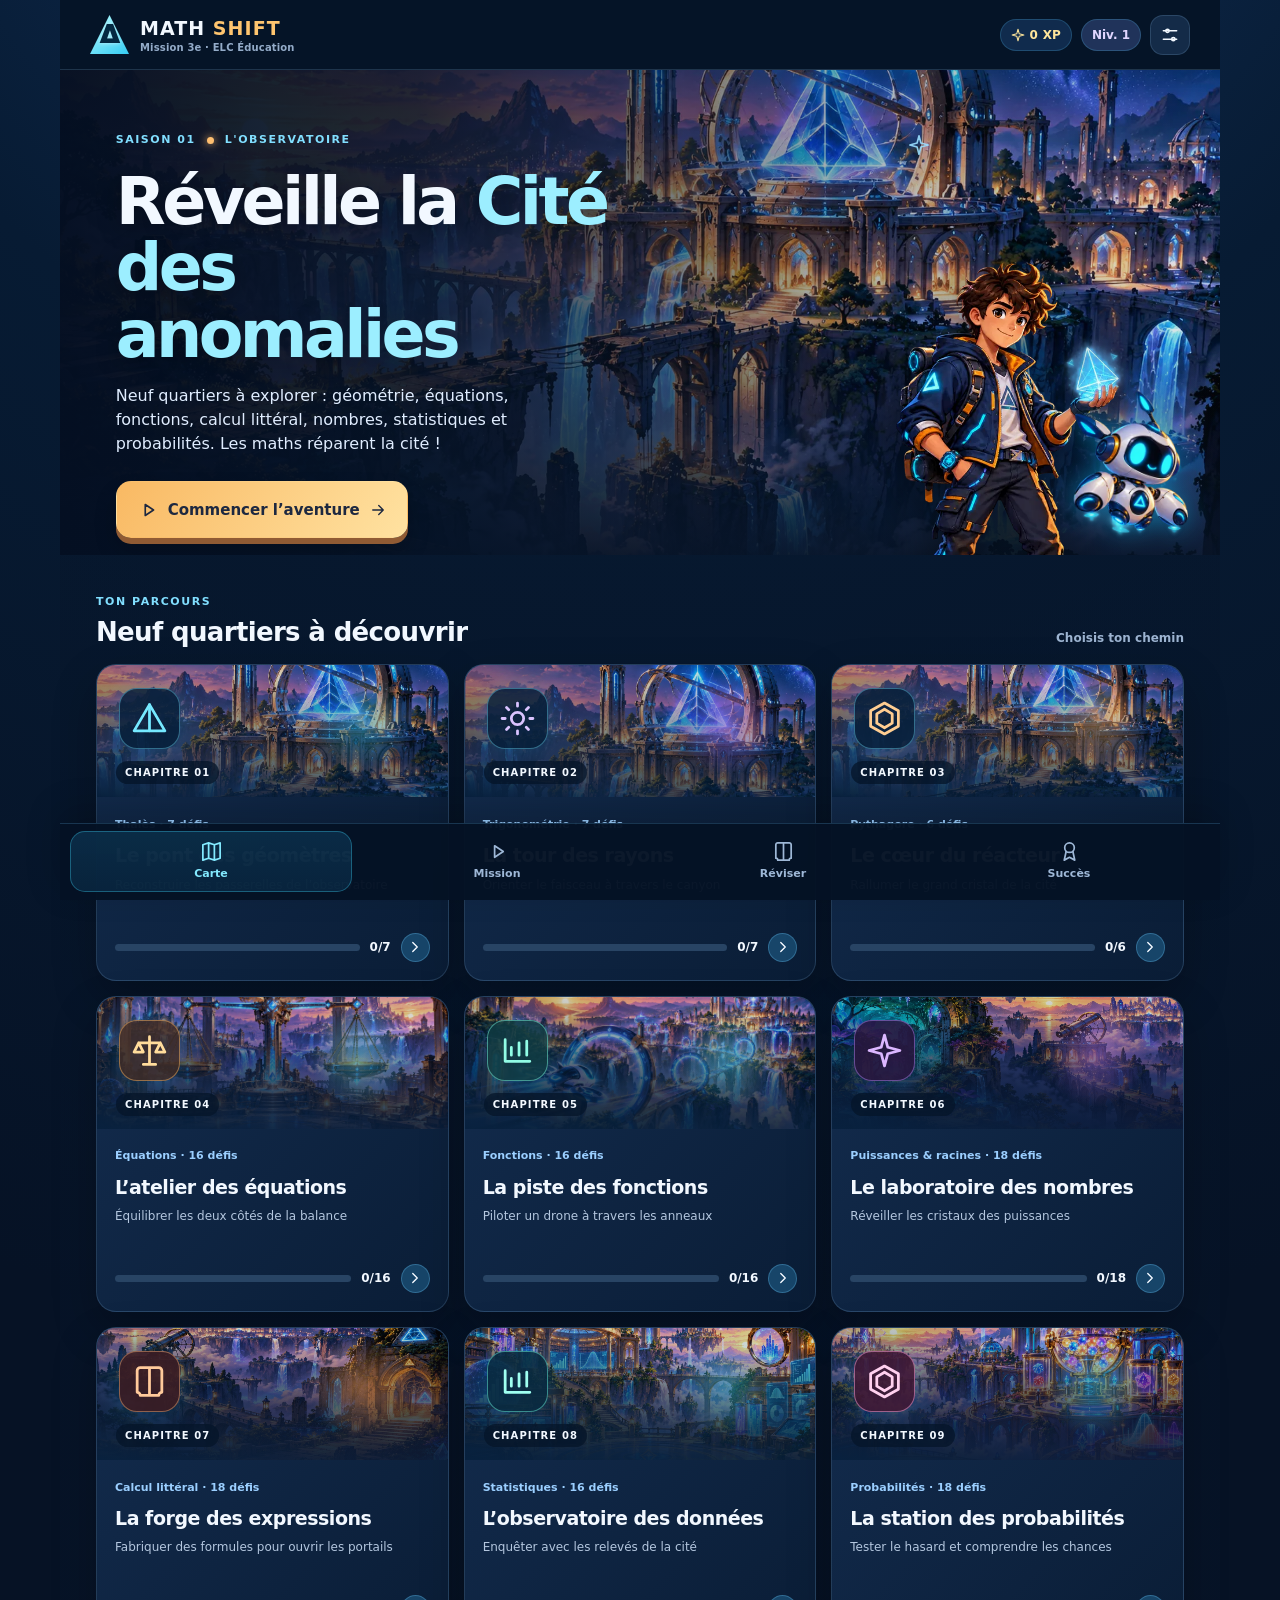
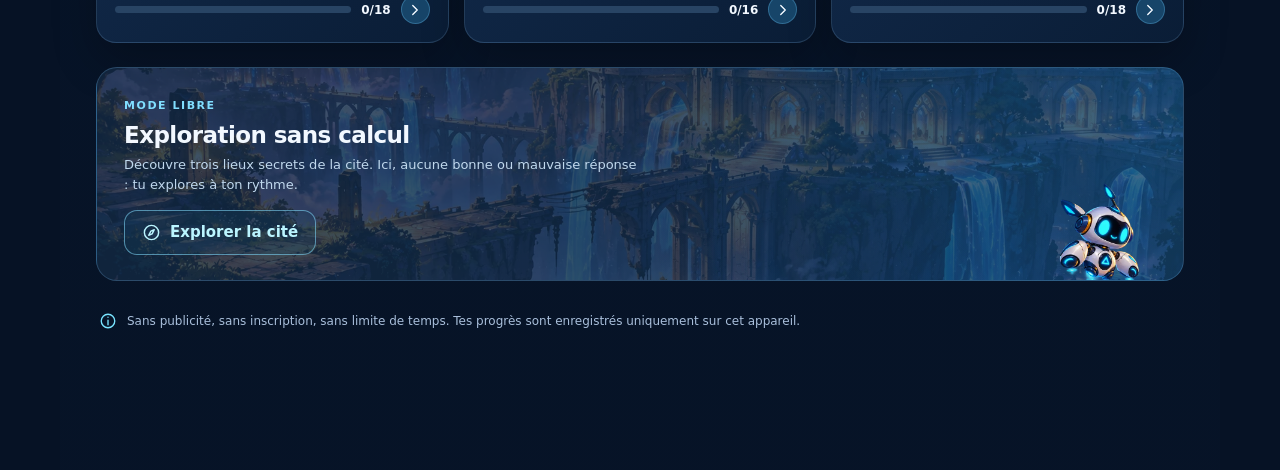
==== commit 473d3691: "feat(math-shift): V0.4 interactive statistics and probability labs" ====
--- a/math-shift/index.html
+++ b/math-shift/index.html
@@ -4,7 +4,7 @@
   <meta charset="utf-8" />
   <meta name="viewport" content="width=device-width, initial-scale=1, viewport-fit=cover" />
   <meta name="theme-color" content="#08152c" />
-  <meta name="description" content="MATH SHIFT, un jeu éducatif gratuit de mathématiques niveau 3e. Résous des énigmes de géométrie, équations, fonctions, puissances, racines et calcul littéral dans une aventure futuriste." />
+  <meta name="description" content="MATH SHIFT, un jeu éducatif gratuit de mathématiques niveau 3e. Résous des énigmes de géométrie, équations, fonctions, puissances, racines, calcul littéral, statistiques et probabilités dans une aventure futuriste." />
   <meta name="color-scheme" content="dark" />
   <meta name="application-name" content="MATH SHIFT" />
   <link rel="icon" type="image/png" href="assets/icon-192.png" />
@@ -14,6 +14,7 @@
   <link rel="preload" as="image" href="assets/nox.webp" />
   <link rel="stylesheet" href="styles.css" />
   <link rel="stylesheet" href="v03.css" />
+  <link rel="stylesheet" href="v04.css" />
   <title>MATH SHIFT — La cité des anomalies | ELC Éducation</title>
 </head>
 <body>
--- a/math-shift/v04.css
+++ b/math-shift/v04.css
@@ -0,0 +1,101 @@
+/* MATH SHIFT V0.4 — scènes originales ImageGen, graphiques interactifs / simulations locales. */
+.theme-teal{--accent:#7bf9de;--accent-soft:rgba(88,210,192,.14)}
+.theme-pink{--accent:#ffb1d2;--accent-soft:rgba(255,124,201,.13)}
+.station-art-statistiques{background:linear-gradient(0deg,rgba(5,28,47,.78),rgba(5,30,48,.02) 85%),url('assets/statistiques.webp') center 50%/cover}
+.station-art-hasard{background:linear-gradient(0deg,rgba(35,16,46,.84),rgba(23,17,48,.04) 85%),url('assets/hasard.webp') 69% 50%/cover}
+.mission-statistiques .mission-image{background-image:linear-gradient(90deg,rgba(5,23,43,.93),rgba(5,23,43,.42)),url('assets/statistiques.webp');background-position:center 48%}
+.mission-hasard .mission-image{background-image:linear-gradient(90deg,rgba(24,11,43,.94),rgba(24,11,43,.40)),url('assets/hasard.webp');background-position:center 50%}
+.theme-teal .station-symbol{color:#9ffff0;background:#092c43e3;border-color:#66f0dc80}
+.theme-pink .station-symbol{color:#ffd0ef;background:#401936dd;border-color:#ffa6de80}
+.theme-teal .small-progress span{background:linear-gradient(90deg,#45c6bd,#bcffdb)}
+.theme-pink .small-progress span{background:linear-gradient(90deg,#eb83e1,#ffcf94)}
+.diagram-statistiques,.diagram-hasard{padding:0!important;border:1px solid #99e9f76a;background:#071a33;min-width:0}
+.stats-machine,.chance-machine{position:relative;isolation:isolate;width:100%;max-width:100%;min-height:354px;overflow:hidden;padding:20px 18px 22px;display:flex;flex-direction:column;align-items:center;justify-content:center;gap:13px;text-align:center;background:linear-gradient(180deg,rgba(5,19,39,.76),rgba(5,20,37,.93)),url('assets/statistiques.webp') center 43%/cover}
+.chance-machine{background:linear-gradient(180deg,rgba(27,13,48,.62),rgba(6,15,39,.95)),url('assets/hasard.webp') center 45%/cover}
+.stats-machine:before,.chance-machine:before{content:"";pointer-events:none;position:absolute;inset:11px;border:1px solid rgba(142,231,255,.24);border-radius:16px;z-index:-1}
+.stats-machine-title,.chance-label{display:flex;gap:8px;align-items:center;justify-content:center;border-radius:40px;padding:7px 12px;color:#c5feee;background:#082e49ea;border:1px solid #7aeddf80;font-size:11px;letter-spacing:.085em;font-weight:850;line-height:1.4}
+.chance-label{background:#43204adb;color:#ffe1f2;border-color:#f3a8e073}
+.stats-bars{width:min(580px,100%);min-width:0;display:grid;grid-template-columns:repeat(4,minmax(0,1fr));gap:10px;padding:6px 6px 3px;border-bottom:2px solid #a4e5fccc;align-items:end}
+.stats-bar-item{min-width:0;display:flex;flex-direction:column;align-items:center;gap:5px;color:#e9feff;font-size:12px;font-weight:750}
+.stats-bar-item strong{max-width:100%;overflow-wrap:anywhere;font-size:clamp(10px,2.6vw,13px);line-height:1.3;min-height:17px}
+.stats-bar-track{width:100%;height:125px;display:flex;align-items:end;justify-content:center}
+.stats-bar-column{width:min(64px,76%);min-height:4px;border-radius:7px 7px 2px 2px;background:linear-gradient(165deg,#7bffe0,#218bd2);border:1px solid #b7fff5a3;box-shadow:0 0 22px #52ddf64d,inset 0 1px 3px #f5ffff44;transition:height .18s ease-out}
+.stats-rebuild .stats-bar-column{background:repeating-linear-gradient(45deg,rgba(246,189,116,.66) 0 8px,rgba(245,134,192,.44) 8px 16px);border:2px dashed #ffe2ab;box-shadow:0 0 18px #ffc77b70}
+.stats-bar-value{font-size:14px;color:#e4fff8}
+.stats-rebuild .stats-bar-value{color:#ffe2ac}
+.stats-machine-note{font-size:12px;line-height:1.45;color:#d8f5fc;margin:0;max-width:590px}
+.stats-observations{max-width:590px;width:100%;padding:10px 11px;border-radius:13px;border:1px solid #86caf556;background:#06152bdc;text-align:left}
+.stats-observations>strong{display:block;font-size:11px;color:#d6f0ff;margin-bottom:8px}
+.stats-observations>div{display:flex;flex-wrap:wrap;gap:5px;max-height:115px;overflow:auto;scrollbar-width:thin;overscroll-behavior:contain}
+.stats-observations span{font-size:10px;font-weight:700;padding:5px 7px;border:1px solid #7196c964;background:#1d3c62eb;border-radius:7px;color:#eaf5ff}
+.stats-value-graph{display:flex;align-items:end;justify-content:space-around;gap:11px;position:relative;min-width:0;width:min(580px,100%);height:140px;padding:5px 14px 2px;border-bottom:2px solid #b0f2ecbb;background:repeating-linear-gradient(0deg,transparent 0 27px,rgba(132,202,243,.13) 28px 29px)}
+.stats-value-graph>span{display:block;max-width:48px;flex:1;border-radius:7px 7px 0 0;border:1px solid #92dcf7bd;background:linear-gradient(180deg,#9affdd,#2198ce);box-shadow:0 0 18px #56e9d950;transition:height .2s}
+.stats-estimated-average{position:absolute;left:0;right:0;z-index:2;height:2px;background:#ffdf9c;box-shadow:0 0 8px #ffcb5e}
+.stats-estimated-average>span{position:absolute;right:1px;bottom:3px;white-space:nowrap;color:#fff2c1;font-size:10px;background:#172542d9;border-radius:5px;padding:3px 5px}
+.stats-tokens{display:flex;justify-content:center;flex-wrap:wrap;gap:8px;width:100%}
+.stats-token{display:grid;place-items:center;align-content:center;min-width:48px;min-height:50px;padding:8px 9px;border-radius:10px;background:#1c3b5de8;border:1px solid #69bada7d;color:#e9ffff;font-size:18px;font-weight:850}
+.stats-token small{font-size:8px;letter-spacing:.035em;color:#cbfff1}
+.stats-token.center{border:2px solid #ffe3a1;color:#fff1b2;box-shadow:0 0 15px #efb5778a}
+.stats-token.extreme{border:2px solid #9affdd;box-shadow:0 0 16px #68dbdb7c}
+.stats-help-button{display:inline-flex;align-items:center;justify-content:center;gap:8px;min-height:45px;padding:10px 14px;color:#e9fffc;background:linear-gradient(145deg,#225d79,#224360);border:1px solid #91deefd9;border-radius:12px;font-weight:780;font-size:12px;line-height:1.25;cursor:pointer}
+.stats-help-button:hover{filter:brightness(1.17)}
+.stats-console,.chance-console{background:linear-gradient(135deg,rgba(7,38,58,.94),rgba(15,32,62,.96));border:1px solid #7adbdc55;border-radius:17px;padding:17px;margin:16px 0 5px}
+.stats-console .answer-actions,.chance-console .answer-actions{margin-top:16px}
+.stats-console input[type=range]{width:100%;accent-color:#83ffe3;min-height:30px;touch-action:pan-y}
+.chance-console{background:linear-gradient(135deg,#291d40e8,#0b2a49ef);border-color:#e7a1e16e}
+.chance-console h3{color:#fbd9f6;font-size:17px;display:flex;align-items:center;gap:8px;margin:0 0 8px}
+.chance-console>p{font-size:12px;color:#d3dff9;line-height:1.65}
+.chance-console>p strong{color:#ffe3a4}
+.chance-actions{display:flex;flex-wrap:wrap;gap:8px;margin:12px 0 20px}
+.chance-actions button{flex:1;min-width:130px}
+.chance-fraction-title{font-size:14px;color:#faf1ff;font-weight:800;margin:0 0 12px;line-height:1.45}
+.chance-fraction-title span{display:block;font-size:11px;font-weight:600;color:#afcbe8}
+.chance-fraction{display:flex;align-items:center;justify-content:center;gap:10px;max-width:520px;margin:auto}
+.chance-fraction label{flex:1;min-width:0;display:grid;gap:8px;color:#d5e9fa;font-size:11px;font-weight:800;line-height:1.4}
+.chance-fraction input{width:100%;max-width:100%;min-width:0;min-height:54px;border:1px solid #d3abf1a6;background:#101e43;border-radius:12px;color:#fff;font-size:22px;text-align:center;font-weight:850;padding:10px}
+.chance-fraction-line{color:#f8c9f5;font-size:38px;font-weight:900;margin-top:12px}
+.chance-goal{display:grid;gap:6px;color:#e9d7f7;font-size:10px;font-weight:850;letter-spacing:.07em}
+.chance-goal strong{color:#fff0d4;font-size:17px;letter-spacing:0;text-transform:none}
+.chance-urn-set{display:flex;justify-content:center;align-items:center;gap:12px;max-width:100%}
+.chance-urn{border:2px solid #dbaaf5bf;border-radius:44px 44px 22px 22px;background:linear-gradient(140deg,rgba(22,48,85,.95),rgba(59,25,85,.85));min-width:160px;max-width:280px;padding:14px;box-shadow:0 0 22px #b775f85c,inset 0 0 15px #ac93ff40}
+.chance-urn>span{font-size:10px;color:#f7d7ff;font-weight:850;letter-spacing:.06em}
+.chance-ball-grid{display:flex;flex-wrap:wrap;justify-content:center;gap:8px;max-width:245px;margin:10px auto}
+.chance-ball{width:32px;height:32px;border-radius:50%;border:1px solid #ffffff9a;box-shadow:inset -4px -6px 8px #061b3c82,inset 4px 5px 6px #ffffff75,0 0 8px #ffffff44;display:block}
+.chance-ball.chance-bleu{background:#4cc4ff}.chance-ball.chance-rouge{background:#ff74a3}.chance-ball.chance-or{background:#ffd17c}
+.chance-urn-set.double .chance-urn{min-width:110px;max-width:215px;padding:10px}
+.chance-urn-set.double .chance-ball{width:25px;height:25px}
+.chance-replacement{display:grid;gap:3px;place-items:center;font-size:10px;font-weight:800;color:#ffe9aa}
+.chance-faces{display:grid;grid-template-columns:repeat(3,minmax(0,1fr));gap:9px;max-width:310px;width:100%}
+.chance-face{min-height:69px;display:flex;flex-direction:column;justify-content:center;gap:4px;align-items:center;background:#0b284ee0;border:1px solid #7da2b38f;border-radius:12px;color:#c8e0f9}
+.chance-face b{font-size:24px;color:white}.chance-face small{font-size:10px;min-height:12px;color:#a7c4e0}
+.chance-face.glow{border-color:#ffdb98;box-shadow:0 0 18px #f6bc8c7d;background:#4b344ccc}
+.chance-face.glow small{color:#ffe7c1}
+.chance-wheel{height:223px;width:223px;max-width:100%;position:relative;filter:drop-shadow(0 0 15px #c87ff770)}
+.chance-wheel svg{height:100%;width:100%;transform:rotate(-12deg)}
+.chance-wheel-pointer{position:absolute;left:50%;top:-8px;transform:translateX(-50%);color:#fff2b1;text-shadow:0 0 10px #ffb0bf}
+.chance-frequency{border:1px solid #a69ccc6e;border-radius:13px;background:#07192eca;padding:10px 12px;max-width:520px;width:100%}
+.chance-frequency.empty{color:#b7d1e6;font-size:11px}
+.chance-frequency-bar{height:13px;background:#223959;border-radius:20px;overflow:hidden}
+.chance-frequency-bar>span{display:block;height:100%;background:linear-gradient(90deg,#78ecff,#ffc884);border-radius:20px;transition:width .18s}
+.chance-frequency-legend{display:flex;gap:9px;justify-content:space-between;flex-wrap:wrap;color:#d1ecf7;font-size:11px;line-height:1.6;margin:5px 0}
+.chance-frequency-legend b{color:#ffdc94}
+.chance-timeline{display:flex;justify-content:center;flex-wrap:wrap;gap:5px;padding-top:5px}
+.chance-timeline i{width:9px;height:9px;border-radius:3px;background:#58758a}
+.chance-timeline i.win{background:#84efc5;box-shadow:0 0 6px #8bffcf}
+.chance-lesson{font-size:11px;color:#e4e3f5;line-height:1.5;margin:0;max-width:560px}
+.chance-last{font-size:11px;color:#fff6c9;background:#231d44d9;border:1px solid #d6b38b77;border-radius:20px;padding:6px 10px;max-width:100%;overflow-wrap:anywhere}
+@media(max-width:560px){
+ .stats-machine,.chance-machine{padding:15px 9px;min-height:308px;gap:10px}
+ .stats-bars{gap:5px}.stats-bar-track{height:108px}.stats-bar-item{font-size:10px}
+ .stats-observations>div{max-height:88px}.stats-observations span{padding:4px 5px}
+ .stats-value-graph{height:117px;gap:7px;padding-left:5px;padding-right:5px}
+ .stats-tokens{gap:5px}.stats-token{min-width:36px;font-size:15px;padding:6px}
+ .stats-console,.chance-console{padding:12px 10px}
+ .chance-urn{min-width:135px;padding:9px}.chance-ball{width:27px;height:27px}
+ .chance-urn-set.double{gap:5px}.chance-urn-set.double .chance-urn{min-width:0;width:41%;padding:6px 3px}.chance-urn-set.double .chance-ball{width:20px;height:20px}
+ .chance-replacement{font-size:9px}.chance-replacement .icon{width:17px}
+ .chance-fraction{gap:5px}.chance-fraction label{font-size:10px}.chance-fraction input{min-height:50px;font-size:20px;padding:6px}
+ .chance-faces{max-width:255px}.chance-face{min-height:62px}
+}
+@media(prefers-reduced-motion:reduce){.stats-value-graph>span,.stats-bar-column,.chance-frequency-bar>span{transition:none}}
+body.reduce-motion .stats-value-graph>span,body.reduce-motion .stats-bar-column,body.reduce-motion .chance-frequency-bar>span{transition:none}
